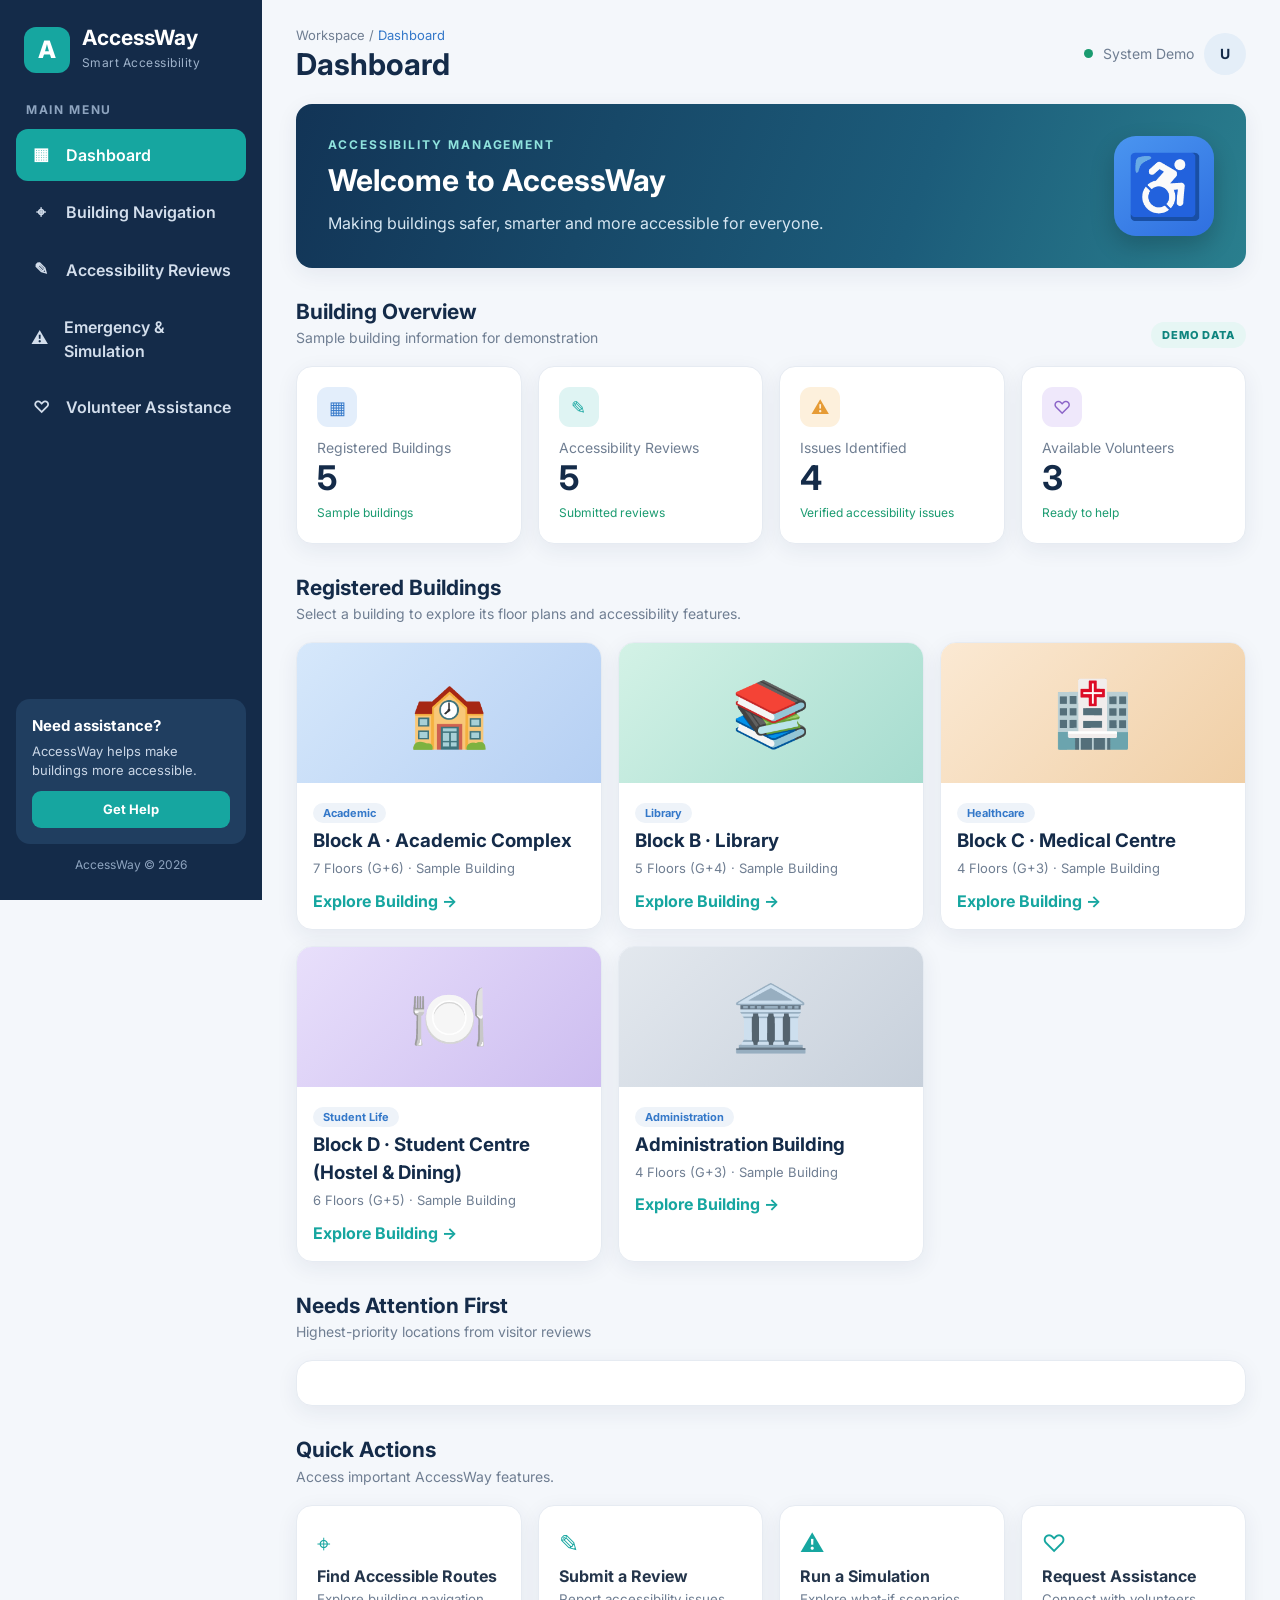
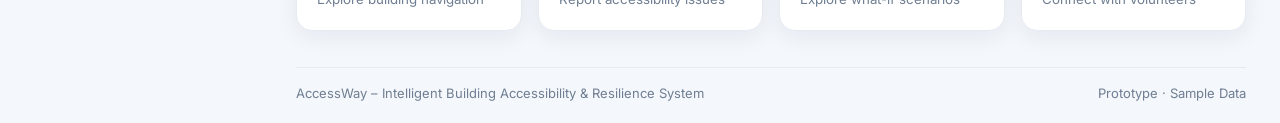
==== frontend/integrated.html @ eeeaacd6 "Create integrated.html" ====
<!DOCTYPE html>
<html lang="en">
<head>
    <meta charset="UTF-8">
    <meta name="viewport" content="width=device-width, initial-scale=1, viewport-fit=cover">
    <title>AccessWay | Intelligent Accessibility System</title>
    <style>
/* =====================================
   ACCESSWAY – MAIN DESIGN
===================================== */
@import url('https://fonts.googleapis.com/css2?family=Inter:wght@400;500;600;700;800&display=swap');

:root {
    --navy: #142b49; --navy-light: #203e60; --blue: #3478c9; --teal: #16a6a0;
    --background: #f4f7fb; --white: #fff; --text: #24354b; --muted: #6f7e92;
    --border: #e6ebf2; --success: #1a9b70; --warning: #e69b35; --danger: #d9534f;
    --shadow: 0 6px 22px rgba(24, 48, 78, .07);
}
* { margin: 0; padding: 0; box-sizing: border-box; }
body { font-family: 'Inter', Arial, sans-serif; background: var(--background); color: var(--text); min-height: 100vh; line-height: 1.5; }
button, input, select, textarea { font: inherit; color: inherit; }
button { cursor: pointer; }
.hidden { display: none !important; }
.app-container { display: flex; min-height: 100vh; }

/* ---------- sidebar ---------- */
.sidebar { width: 262px; background: var(--navy); color: #fff; padding: 26px 16px; display: flex; flex-direction: column; flex-shrink: 0; position: sticky; top: 0; height: 100vh; }
.brand { display: flex; align-items: center; gap: 12px; padding: 0 8px 28px; }
.brand-icon { width: 46px; height: 46px; border-radius: 12px; background: var(--teal); display: grid; place-items: center; font-weight: 800; font-size: 24px; }
.brand h2 { font-size: 21px; line-height: 1.1; } .brand span { font-size: 12px; color: #9fb3cb; letter-spacing: .04em; }
.sidebar-heading { font-size: 12px; letter-spacing: .14em; color: #8ea4bf; font-weight: 700; padding: 0 10px 10px; }
.navigation { display: flex; flex-direction: column; gap: 6px; }
.nav-link { display: flex; align-items: center; gap: 14px; padding: 13px 14px; border: 0; background: none; color: #d3deec; border-radius: 12px; font-weight: 600; text-align: left; transition: .15s; }
.nav-link span { width: 22px; text-align: center; font-size: 17px; }
.nav-link:hover { background: var(--navy-light); } .nav-link.active { background: var(--teal); color: #fff; }
.sidebar-bottom { margin-top: auto; }
.help-card { background: var(--navy-light); border-radius: 14px; padding: 16px; font-size: 13px; color: #c9d6e6; }
.help-card h3 { color: #fff; font-size: 15px; margin-bottom: 4px; }
.help-button { margin-top: 10px; width: 100%; padding: 9px; border: 0; border-radius: 9px; background: var(--teal); color: #fff; font-weight: 700; }
.sidebar-footer { text-align: center; font-size: 12px; color: #8ea4bf; margin-top: 12px; }

/* ---------- main ---------- */
.main-content { flex: 1; min-width: 0; padding: 26px 34px 20px; }
.topbar { display: flex; justify-content: space-between; align-items: center; margin-bottom: 22px; gap: 12px; }
.breadcrumb { font-size: 13px; color: var(--muted); } .breadcrumb span { color: var(--blue); }
.topbar h1 { font-size: 30px; color: var(--navy); line-height: 1.2; }
.topbar-right { display: flex; align-items: center; gap: 10px; font-size: 14px; color: var(--muted); }
.status-indicator { width: 9px; height: 9px; border-radius: 50%; background: var(--success); }
.profile-avatar { width: 42px; height: 42px; border-radius: 50%; background: #e4eef8; display: grid; place-items: center; font-weight: 700; color: var(--navy); }
.page { display: none; } .page.active { display: block; animation: fade .3s; }
@keyframes fade { from { opacity: 0; transform: translateY(8px); } }
.page > * + * { margin-top: 18px; }

/* ---------- cards ---------- */
.content-card, .stat-card, .building-card, .intro-card, .welcome-section { background: var(--white); border: 1px solid var(--border); border-radius: 16px; box-shadow: var(--shadow); }
.content-card { padding: 22px; }
.content-card h3, .intro-card h2 { color: var(--navy); }
.content-card > h3 { margin-bottom: 12px; font-size: 18px; }
.welcome-section { display: flex; justify-content: space-between; align-items: center; gap: 20px; padding: 32px; background: linear-gradient(110deg, #123456, #1c5c7a 65%, #2a7f8e); color: #fff; border: 0; }
.welcome-section h2 { font-size: 30px; margin: 4px 0 8px; } .welcome-section p { max-width: 620px; color: #d6e6f2; }
.eyebrow { font-size: 12px; letter-spacing: .16em; font-weight: 700; color: #8fe3dd !important; }
.welcome-symbol { width: 100px; height: 100px; border-radius: 22px; background: linear-gradient(145deg,#4a95f0,#2f6fe0); display: grid; place-items: center; font-size: 62px; color: #fff; box-shadow: 0 10px 24px rgba(0,0,0,.2); flex-shrink: 0; }
.section-heading { display: flex; justify-content: space-between; align-items: end; margin-top: 28px !important; }
.section-heading h2 { font-size: 21px; color: var(--navy); } .section-heading p { color: var(--muted); font-size: 14px; }
.demo-label, .campus-demo-tag { font-size: 11px; font-weight: 800; letter-spacing: .08em; padding: 5px 11px; border-radius: 99px; background: #e6f6f4; color: #0f857f; }
.stats-grid { display: grid; grid-template-columns: repeat(auto-fit, minmax(190px, 1fr)); gap: 16px; }
.stat-card { padding: 20px; } .stat-card p { color: var(--muted); font-size: 14px; } .stat-card h2 { font-size: 34px; color: var(--navy); line-height: 1.2; } .stat-card > span { font-size: 12px; color: var(--success); }
.stat-icon { width: 40px; height: 40px; border-radius: 11px; display: grid; place-items: center; font-size: 18px; margin-bottom: 10px; }
.stat-icon.blue { background: #e3eefb; color: var(--blue); } .stat-icon.teal { background: #dff4f3; color: var(--teal); } .stat-icon.orange { background: #fdf0dc; color: var(--warning); } .stat-icon.purple { background: #efe8fb; color: #8a63c7; } .stat-icon.green { background: #def5ea; color: var(--success); }
.building-grid { display: grid; grid-template-columns: repeat(auto-fit, minmax(240px, 1fr)); gap: 16px; }
.building-card { overflow: hidden; }
.building-visual { height: 140px; display: grid; place-items: center; font-size: 64px; }
.building-info { padding: 16px; } .building-info h3 { color: var(--navy); margin: 4px 0; } .building-info p { font-size: 13px; color: var(--muted); }
.building-tag { font-size: 11px; font-weight: 700; padding: 3px 10px; border-radius: 99px; background: #eef3f9; color: var(--blue); }
.text-button { margin-top: 10px; background: none; border: 0; color: var(--teal); font-weight: 700; padding: 0; }
.quick-actions { display: grid; grid-template-columns: repeat(auto-fit, minmax(220px, 1fr)); gap: 16px; }
.action-card { display: flex; flex-direction: column; align-items: flex-start; gap: 2px; text-align: left; padding: 20px; background: #fff; border: 1px solid var(--border); border-radius: 16px; box-shadow: var(--shadow); transition: .15s; }
.action-card:hover { transform: translateY(-3px); border-color: var(--teal); }
.action-card span { font-size: 24px; color: var(--teal); } .action-card small { color: var(--muted); }
.intro-card { display: flex; align-items: center; gap: 18px; padding: 24px; background: linear-gradient(120deg, #e8f4f6, #edf2fb); }
.large-icon { width: 58px; height: 58px; border-radius: 15px; background: #fff; display: grid; place-items: center; font-size: 26px; color: var(--teal); box-shadow: var(--shadow); flex-shrink: 0; }
.intro-card p { color: var(--muted); }

/* ---------- forms ---------- */
label { display: block; font-size: 13px; font-weight: 600; margin: 14px 0 5px; }
select, input[type=text], input[type=number], input:not([type]), textarea { width: 100%; padding: 11px 13px; border: 1px solid #d3dce7; border-radius: 10px; background: #fbfcfe; }
select:focus, input:focus, textarea:focus { outline: 2px solid rgba(22, 166, 160, .35); border-color: var(--teal); }
.form-row { display: grid; gap: 14px; } .form-row.three { grid-template-columns: repeat(auto-fit, minmax(220px, 1fr)); } .form-row.two { grid-template-columns: 1fr 1fr; }
.form-row label { margin-top: 0; }
.check { display: flex; align-items: center; gap: 8px; } .check input { width: auto; }
.primary-button, .secondary-button, .danger-button { border: 0; border-radius: 10px; padding: 12px 20px; font-weight: 700; margin-top: 16px; transition: .15s; }
.primary-button { background: var(--teal); color: #fff; width: 100%; } .primary-button.inline { width: auto; }
.secondary-button { background: #e8eef5; color: var(--navy); margin-right: 8px; }
.danger-button { background: var(--danger); color: #fff; width: 100%; }
.primary-button:hover, .danger-button:hover { filter: brightness(.93); } .secondary-button:hover { background: #dbe5f0; }
.button-row { display: flex; gap: 8px; flex-wrap: wrap; align-items: center; } .button-row .primary-button { margin-right: 0; }
.mini-button { margin: 8px 6px 0 0; padding: 4px 11px; border: 0; border-radius: 8px; background: #e8eef5; color: var(--navy); font-size: 12px; font-weight: 700; }
.mini-button.ghost { background: #fbe9e8; color: #a33; }
.two-column { display: grid; grid-template-columns: repeat(auto-fit, minmax(380px, 1fr)); gap: 18px; }
.sub { margin: 20px 0 6px; color: var(--navy); }
.small-note, .muted-note { font-size: 12.5px; color: var(--muted); }
.result-area { margin-top: 14px; }

/* ---------- navigation layout + map ---------- */
.nav-layout { display: grid; grid-template-columns: 360px minmax(0, 1fr); gap: 18px; align-items: start; }
.route-empty { padding: 18px; border: 1px dashed #cdd8e5; border-radius: 12px; color: var(--muted); font-size: 14px; }
.route-option { border: 2px solid var(--border); border-radius: 12px; padding: 12px 14px; margin-bottom: 10px; cursor: pointer; transition: .15s; }
.route-option:hover { border-color: #b8dedc; } .route-option.selected { border-color: var(--teal); background: #effaf9; }
.route-option p { font-size: 13px; color: var(--muted); margin-top: 3px; }
.route-steps { margin-top: 14px; padding-top: 12px; border-top: 1px solid var(--border); } .route-steps h4 { color: var(--navy); }
.route-steps ol, .compare-card ol, .plain-steps { padding-left: 20px; margin: 8px 0; font-size: 14px; } li { margin: 3px 0; }
.pill { display: inline-block; padding: 2px 9px; border-radius: 99px; font-size: 11.5px; font-weight: 700; background: #e8eef5; margin: 2px 2px 2px 0; }
.pill.ok { background: #d9f3e8; color: #0b6b42; } .pill.warn { background: #fdebd0; color: #8a4b00; } .pill.bad { background: #fadbd8; color: #922; } .pill.info { background: #dcebfb; color: #1f559a; }
.map-heading { display: flex; justify-content: space-between; align-items: start; margin-bottom: 8px; } .map-heading h2 { color: var(--navy); font-size: 22px; }
.campus-eyebrow { font-size: 11px; font-weight: 800; letter-spacing: .14em; color: var(--teal); }
.chip-row { display: flex; gap: 8px; flex-wrap: wrap; align-items: center; margin: 8px 0; } .chip-row.big { margin: 0; }
.chip { border: 1px solid #cfd9e5; background: #fff; border-radius: 99px; padding: 6px 14px; font-size: 13px; font-weight: 600; transition: .15s; }
.chip:hover { border-color: var(--teal); } .chip.on { background: var(--navy); color: #fff; border-color: var(--navy); } .chip.floor.on { background: var(--teal); border-color: var(--teal); }
.chip-gap { width: 10px; }
.map-scroll { overflow: auto; max-height: 680px; border: 1px solid var(--border); border-radius: 14px; background: #f4f7f3; }
.svg-map { display: block; min-width: 560px; height: auto; } .campus-block { cursor: pointer; transition: opacity .15s; } .campus-block:hover { opacity: .85; }
.legend { display: flex; flex-wrap: wrap; gap: 8px 18px; font-size: 12.5px; color: var(--muted); margin-top: 10px; }
.legend .dot { display: inline-block; width: 11px; height: 11px; border-radius: 50%; margin-right: 6px; vertical-align: -1px; }
.legend .dot.hatch { border-radius: 2px; background: repeating-linear-gradient(45deg, #b9c4d2 0 2px, #fff 2px 5px); }

/* ---------- lists & custom cards (enhanced layouts) ---------- */
.scroll-list { max-height: 460px; overflow: auto; margin-top: 10px; }
.priority-item-card { border: 1px solid var(--border); border-radius: 14px; padding: 18px; margin-top: 12px; background: #fff; display: flex; justify-content: space-between; align-items: flex-start; gap: 16px; box-shadow: 0 2px 8px rgba(0,0,0,.02); }
.priority-item-card .issue-info h4 { color: var(--navy); font-size: 16px; display: flex; align-items: center; gap: 8px; margin-bottom: 4px; }
.priority-item-card .issue-info p.location { color: var(--teal); font-size: 13.5px; font-weight: 600; margin-bottom: 6px; }
.priority-item-card .issue-info p.desc { color: var(--muted); font-size: 13.5px; }
.priority-item-card .issue-meta { text-align: right; display: flex; flex-direction: column; align-items: flex-end; gap: 6px; flex-shrink: 0; }
.priority-item-card .issue-meta .count { font-weight: 800; font-size: 15px; color: var(--navy); }
.priority-item-card .issue-meta .confirms { font-size: 12px; color: var(--muted); }

.sev-btn-group { display: grid; grid-template-columns: repeat(4, 1fr); gap: 8px; margin-top: 6px; }
.sev-btn { padding: 10px; border: 1px solid #d3dce7; border-radius: 10px; background: #fbfcfe; font-weight: 700; text-align: center; cursor: pointer; transition: .15s; font-size: 13px; }
.sev-btn.active.critical { background: #d9534f; color: #fff; border-color: #d9534f; }
.sev-btn.active.high { background: #e69b35; color: #fff; border-color: #e69b35; }
.sev-btn.active.medium { background: #3478c9; color: #fff; border-color: #3478c9; }
.sev-btn.active.low { background: #1a9b70; color: #fff; border-color: #1a9b70; }

.badge-critical { background: #fadbd8; color: #a1302a; padding: 3px 10px; border-radius: 99px; font-size: 11.5px; font-weight: 700; }
.badge-high { background: #fdebd0; color: #8a4b00; padding: 3px 10px; border-radius: 99px; font-size: 11.5px; font-weight: 700; }
.badge-medium { background: #e3eefb; color: #1f559a; padding: 3px 10px; border-radius: 99px; font-size: 11.5px; font-weight: 700; }
.badge-low { background: #d9f3e8; color: #0b6b42; padding: 3px 10px; border-radius: 99px; font-size: 11.5px; font-weight: 700; }

.volunteer-grid { display: grid; grid-template-columns: repeat(auto-fit, minmax(300px, 1fr)); gap: 16px; margin-top: 16px; }
.volunteer-card { border: 1px solid var(--border); border-radius: 16px; padding: 20px; background: #fff; box-shadow: 0 2px 10px rgba(0,0,0,.03); display: flex; flex-direction: column; justify-content: space-between; }
.volunteer-card .v-header { display: flex; justify-content: space-between; align-items: flex-start; margin-bottom: 12px; }
.volunteer-card h4 { color: var(--navy); font-size: 17px; margin-bottom: 2px; }
.volunteer-card p.role { font-size: 13px; color: var(--muted); }
.volunteer-card p.zone { font-size: 13px; color: var(--teal); font-weight: 600; margin: 6px 0 12px; }
.volunteer-tags { display: flex; flex-wrap: gap; gap: 6px; margin-bottom: 16px; }
.vtag { background: #f0f4f9; color: var(--navy); padding: 4px 10px; border-radius: 8px; font-size: 12px; font-weight: 600; }

.compare-grid { display: grid; grid-template-columns: repeat(auto-fit, minmax(300px, 1fr)); gap: 14px; margin-bottom: 14px; }
.compare-card { border: 1px solid var(--border); border-radius: 12px; padding: 14px; margin-top: 12px; background: #fbfcfe; } .compare-grid .compare-card { margin-top: 0; } .compare-card h4 { color: var(--navy); }
.delta { font-weight: 700; color: var(--navy); margin: 8px 0; }
.warning-banner { display: flex; gap: 14px; background: #fff6ea; border: 1px solid #f4d9b0; border-left: 5px solid var(--warning); padding: 16px 18px; border-radius: 12px; align-items: start; } .warning-banner > span { font-size: 24px; } .warning-banner p { font-size: 14px; color: #6f4a14; }
.warning-box, .info-box { border-radius: 10px; padding: 12px 14px; font-size: 14px; margin: 10px 0; } .warning-box { background: #fff6ea; border-left: 5px solid var(--warning); color: #6f4a14; } .info-box { background: #e9f8f1; border-left: 5px solid var(--success); color: #11583c; }
.exit-grid { display: grid; grid-template-columns: repeat(auto-fit, minmax(240px, 1fr)); gap: 14px; } .exit-card { background: #fff; border: 1px solid var(--border); border-radius: 14px; padding: 16px; font-size: 13.5px; } .exit-card h4 { color: var(--navy); margin-bottom: 6px; }
.main-footer { display: flex; justify-content: space-between; flex-wrap: wrap; gap: 8px; margin-top: 36px; padding-top: 16px; border-top: 1px solid var(--border); font-size: 13px; color: var(--muted); }
.toast { position: fixed; bottom: 22px; left: 50%; transform: translate(-50%, 20px); background: var(--navy); color: #fff; padding: 11px 20px; border-radius: 12px; opacity: 0; pointer-events: none; transition: .25s; z-index: 50; max-width: 90vw; }
.toast.show { opacity: 1; transform: translate(-50%, 0); } .toast.bad { background: var(--danger); }

/* ---------- responsive ---------- */
@media (max-width: 1100px) { .nav-layout { grid-template-columns: 1fr; } }
@media (max-width: 860px) {
    .app-container { flex-direction: column; }
    .sidebar { width: 100%; height: auto; position: static; padding: 14px; flex-direction: row; flex-wrap: wrap; align-items: center; gap: 10px; }
    .brand { padding: 0; } .sidebar-heading, .sidebar-bottom { display: none; }
    .navigation { flex-direction: row; overflow-x: auto; flex: 1; } .nav-link { white-space: nowrap; padding: 10px 12px; }
    .main-content { padding: 18px 14px; } .topbar h1 { font-size: 24px; }
    .welcome-symbol { display: none; } .two-column { grid-template-columns: 1fr; } .form-row.two { grid-template-columns: 1fr; }
}

/* ---------- navigation page (v3) ---------- */
.picker { display: grid; gap: 8px; }
.summary-tiles { display: grid; grid-template-columns: repeat(auto-fit, minmax(110px, 1fr)); gap: 10px; margin: 6px 0 14px; }
.tile { background: #f1f8f8; border: 1px solid #d7ecea; border-radius: 12px; padding: 12px; text-align: center; } .tile b { display: block; font-size: 22px; color: var(--navy); } .tile span { font-size: 12px; color: var(--muted); }
.route-title { font-weight: 700; color: var(--navy); margin-bottom: 8px; }
.dir-section { border-left: 3px solid var(--teal); padding: 2px 0 2px 14px; margin: 14px 0; } .dir-section h4 { color: var(--navy); display: flex; align-items: center; gap: 10px; margin-bottom: 4px; }
.dir-num { width: 24px; height: 24px; border-radius: 50%; background: var(--teal); color: #fff; font-size: 13px; display: inline-grid; place-items: center; }
.dir-section ol { padding-left: 22px; font-size: 14.5px; } .dir-section li { margin: 5px 0; }
.map-with-side { display: grid; grid-template-columns: minmax(0, 1fr) 250px; gap: 16px; align-items: start; }
.side-panel { border: 1px solid var(--border); border-radius: 14px; padding: 14px; background: #fbfcfe; font-size: 13px; } .side-panel h4 { color: var(--navy); margin-bottom: 8px; } .side-panel .sub { margin-top: 16px; }
.toggle { display: flex; justify-content: space-between; align-items: center; margin: 0; padding: 8px 0; font-weight: 600; font-size: 13px; border-bottom: 1px solid #eef2f6; } .toggle input { width: 38px; height: 20px; accent-color: var(--teal); }
.legend-list { list-style: none; } .legend-list li { display: flex; gap: 10px; align-items: center; margin: 9px 0; } .legend-list small { display: block; color: var(--muted); font-size: 11.5px; }
.ln { width: 34px; height: 4px; border-radius: 2px; flex-shrink: 0; } .ln.dash { background: repeating-linear-gradient(90deg, var(--c) 0 7px, transparent 7px 12px); } .sw { width: 34px; height: 16px; border-radius: 4px; border: 1px solid #cdd6e0; flex-shrink: 0; }
.chip-row.inline { display: inline-flex; margin: 0; }
.svg-map.campus { min-width: 600px; width: 100%; }
@media (max-width: 1150px) { .map-with-side { grid-template-columns: 1fr; } }

/* ---------- emergency + what-if (v4) ---------- */
.em-banner { display: flex; justify-content: space-between; align-items: center; gap: 12px; flex-wrap: wrap; background: #fdeceb; border: 1px solid #f3b9b4; border-left: 6px solid var(--danger); border-radius: 14px; padding: 14px 18px; } .em-banner p { font-size: 14px; color: #7a2a24; } .em-banner .secondary-button { margin: 0; }
.em-grid { display: grid; grid-template-columns: minmax(0, 1fr) minmax(0, 1.25fr); gap: 18px; margin-top: 16px; align-items: start; } .em-grid > div > .content-card + .content-card { margin-top: 18px; }
.quick-reports { display: grid; grid-template-columns: repeat(auto-fit, minmax(190px, 1fr)); gap: 8px; margin-top: 8px; }
.report-btn { text-align: left; padding: 12px 14px; border: 1px solid #f0c9c5; background: #fff7f6; color: #7a2a24; border-radius: 12px; font-weight: 600; font-size: 14px; transition: .15s; } .report-btn:hover { background: #fdeceb; border-color: var(--danger); }
.part { display: flex; justify-content: space-between; align-items: center; gap: 10px; padding: 9px 12px; border: 1px solid var(--border); border-radius: 10px; margin-top: 8px; background: #fff; font-size: 13.5px; } .part.is-closed { background: #fdeceb; border-color: #f3b9b4; } .part .mini-button { margin: 0 0 0 6px; } .part-btns { display: flex; flex-shrink: 0; }
details.content-card summary { cursor: pointer; } details.content-card[open] summary { margin-bottom: 8px; }
.dir-section li .mini-button { margin: 0 0 0 8px; padding: 2px 9px; }
@media (max-width: 1100px) { .em-grid { grid-template-columns: 1fr; } }

:root{padding-top:env(safe-area-inset-top,0px);padding-bottom:env(safe-area-inset-bottom,0px)}
</style>
</head>
<body>
<div class="app-container">

    <aside class="sidebar">
        <div class="brand"><div class="brand-icon">A</div><div><h2>AccessWay</h2><span>Smart Accessibility</span></div></div>
        <div class="sidebar-heading">MAIN MENU</div>
        <nav class="navigation">
            <button class="nav-link active" data-page="dashboard"><span>▦</span> Dashboard</button>
            <button class="nav-link" data-page="navigation"><span>⌖</span> Building Navigation</button>
            <button class="nav-link" data-page="reviews"><span>✎</span> Accessibility Reviews</button>
            <button class="nav-link" data-page="emergency"><span>⚠</span> Emergency &amp; Simulation</button>
            <button class="nav-link" data-page="volunteers"><span>♡</span> Volunteer Assistance</button>
        </nav>
        <div class="sidebar-bottom">
            <div class="help-card"><h3>Need assistance?</h3><p>AccessWay helps make buildings more accessible.</p><button class="help-button" data-page="volunteers">Get Help</button></div>
            <div class="sidebar-footer">AccessWay © 2026</div>
        </div>
    </aside>

    <main class="main-content">
        <header class="topbar">
            <div><p class="breadcrumb">Workspace / <span id="breadcrumb-page">Dashboard</span></p><h1 id="page-heading">Dashboard</h1></div>
            <div class="topbar-right"><span class="status-indicator"></span><span>System Demo</span><div class="profile-avatar">U</div></div>
        </header>

        <!-- DASHBOARD -->
        <section class="page active" id="dashboard">
            <div class="welcome-section">
                <div>
                    <p class="eyebrow">ACCESSIBILITY MANAGEMENT</p>
                    <h2>Welcome to AccessWay</h2>
                    <p>Making buildings safer, smarter and more accessible for everyone.</p>
                </div>
                <div class="welcome-symbol">♿</div>
            </div>
            <div class="section-heading"><div><h2>Building Overview</h2><p>Sample building information for demonstration</p></div><span class="demo-label">DEMO DATA</span></div>
            <div class="stats-grid">
                <div class="stat-card"><div class="stat-icon blue">▦</div><p>Registered Buildings</p><h2 id="building-count">5</h2><span>Sample buildings</span></div>
                <div class="stat-card"><div class="stat-icon teal">✎</div><p>Accessibility Reviews</p><h2 id="review-count">0</h2><span>Submitted reviews</span></div>
                <div class="stat-card"><div class="stat-icon orange">⚠</div><p>Issues Identified</p><h2 id="issue-count">0</h2><span>Verified accessibility issues</span></div>
                <div class="stat-card"><div class="stat-icon purple">♡</div><p>Available Volunteers</p><h2 id="volunteer-count">0</h2><span>Ready to help</span></div>
            </div>
            <div class="section-heading"><div><h2>Registered Buildings</h2><p>Select a building to explore its floor plans and accessibility features.</p></div></div>
            <div class="building-grid" id="building-grid"></div>
            <div class="section-heading"><div><h2>Needs Attention First</h2><p>Highest-priority locations from visitor reviews</p></div></div>
            <div class="content-card" id="dash-priorities"></div>
            <div class="section-heading"><div><h2>Quick Actions</h2><p>Access important AccessWay features.</p></div></div>
            <div class="quick-actions">
                <button class="action-card" data-page="navigation"><span>⌖</span><strong>Find Accessible Routes</strong><small>Explore building navigation</small></button>
                <button class="action-card" data-page="reviews"><span>✎</span><strong>Submit a Review</strong><small>Report accessibility issues</small></button>
                <button class="action-card" data-page="emergency"><span>⚠</span><strong>Run a Simulation</strong><small>Explore what-if scenarios</small></button>
                <button class="action-card" data-page="volunteers"><span>♡</span><strong>Request Assistance</strong><small>Connect with volunteers</small></button>
            </div>
        </section>

        <!-- BUILDING NAVIGATION -->
        <section class="page" id="navigation">
            <div class="intro-card"><span class="large-icon">⌖</span>
                <div><h2>Accessible Building Navigation</h2><p>Choose where you are, where you are going and your mobility needs. You get written directions, the campus route, and the floor plan of your destination.</p></div></div>

            <div class="content-card">
                <h3>1 · Find Your Route</h3>
                <form id="route-form">
                    <div class="form-row three">
                        <div><label>From (building, then room)</label><div class="picker" id="route-from"></div></div>
                        <div><label>To (building, then room)</label><div class="picker" id="route-to"></div></div>
                        <div><label for="route-profile">Mobility needs</label>
                            <select id="route-profile">
                                <option value="gen">General</option>
                                <option value="wheel">Wheelchair user (no stairs)</option>
                                <option value="crutch">Crutches (avoid stairs)</option>
                                <option value="limited">Limited mobility (avoid stairs)</option>
                                <option value="hand">Hand disability</option>
                            </select></div>
                    </div>
                    <div class="button-row"><button class="primary-button inline" type="submit">Find Accessible Route</button><button class="secondary-button" type="button" id="route-swap">⇄ Swap</button></div>
                </form>
            </div>

            <div class="content-card" id="directions-card"><h3>2 · Written Directions</h3><div id="directions"></div></div>

            <div class="content-card map-card" id="campus-card">
                <div class="map-heading"><div><span class="campus-eyebrow">CAMPUS NAVIGATION</span><h2>3 · Campus Map</h2><p class="small-note">Find accessible routes, view path conditions and plan your journey across campus. Click a block to open its floor plans.</p></div><span class="campus-demo-tag">SAMPLE CAMPUS</span></div>
                <div class="map-with-side">
                    <div class="map-scroll" id="campus-canvas"></div>
                    <div class="side-panel">
                        <h4>Path Conditions</h4>
                        <ul class="legend-list">
                            <li><i class="ln" style="background:#3fbfb6"></i><div><b>Paved path (accessible)</b><small>Smooth, wheelchair-friendly route</small></div></li>
                            <li><i class="ln dash" style="--c:#2f6fe0"></i><div><b>Ramp</b><small>Sloped access between levels</small></div></li>
                            <li><i class="ln dash" style="--c:#4aa84a"></i><div><b>Grass path</b><small>Walkable, not for wheelchairs</small></div></li>
                            <li><i class="ln dash" style="--c:#d9372b"></i><div><b>Damaged path</b><small>Broken or obstructed, closed</small></div></li>
                        </ul>
                        <label class="check"><input type="checkbox" data-show="ramps" checked> Show ramps</label>
                    </div>
                </div>
            </div>

            <div class="content-card map-card" id="indoor-card">
                <div class="map-heading"><div><span class="campus-eyebrow">BUILDING NAVIGATION</span><h2 id="indoor-title">Block A</h2><p class="small-note" id="indoor-sub"></p></div><span class="campus-demo-tag">4 · INDOOR MAP</span></div>
                <div class="chip-row" id="indoor-tabs"></div>
                <div class="chip-row"><span class="muted-note">Floor:</span><span id="indoor-floors" class="chip-row inline"></span><button class="chip" id="zoom-out">－</button><button class="chip" id="zoom-in">＋</button></div>
                <div class="map-with-side">
                    <div class="map-scroll" id="indoor-canvas"></div>
                    <div class="side-panel">
                        <h4>Map Options</h4>
                        <label class="toggle"><input type="checkbox" data-show="route" checked><span>Show accessible route</span></label>
                        <label class="toggle"><input type="checkbox" data-show="ramps" checked><span>Show ramps</span></label>
                        <label class="toggle"><input type="checkbox" data-show="lifts" checked><span>Show lifts</span></label>
                        <label class="toggle"><input type="checkbox" data-show="stairs" checked><span>Show stairs</span></label>
                        <label class="toggle"><input type="checkbox" data-show="wash" checked><span>Show washrooms</span></label>
                        <h4 class="sub">Path Legend</h4>
                        <ul class="legend-list">
                            <li><i class="ln" style="background:#0f9f94"></i><div><b>Accessible path</b><small>≥ 1.5 m wide</small></div></li>
                            <li><i class="ln dash" style="--c:#2f6fe0"></i><div><b>Ramp</b><small>≤ 1:12 slope</small></div></li>
                            <li><i class="ln dash" style="--c:#d9372b"></i><div><b>Restricted path</b><small>Closed in simulation</small></div></li>
                            <li><i class="sw" style="background:#fbf6e9"></i><div><b>Room / space</b></div></li>
                            <li><i class="sw" style="background:#edf1f5"></i><div><b>Corridor</b></div></li>
                            <li><i class="sw" style="background:#e4dbf8"></i><div><b>Lift</b></div></li>
                        </ul>
                    </div>
                </div>
                <div class="chip-row" id="indoor-legs"></div>
            </div>
        </section>

        <!-- REVIEWS (Updated to Modern Layout) -->
        <section class="page" id="reviews">
            <div class="intro-card"><span class="large-icon">✎</span><div><h2>Community Accessibility Reviews &amp; Severity Ranking</h2><p>Submit real-time barrier reports and track top campus issues ranked by severity.</p></div></div>
            
            <div class="content-card">
                <h3>Submit Accessibility Barrier Review</h3>
                <p class="small-note" style="margin-bottom:16px;">Reports immediately update severity rankings &amp; C++ routing weights</p>
                <form id="review-form">
                    <input id="review-id" type="hidden">
                    <div class="form-row two">
                        <div>
                            <label for="review-building">Campus Building / Zone</label>
                            <select id="review-building"></select>
                        </div>
                        <div>
                            <label for="review-location-text">Specific Floor / Door / Ramp</label>
                            <input id="review-location-text" type="text" placeholder="e.g., 2F West Lift or Ramp R2" required>
                            <!-- Hidden select for compatibility with backend logic -->
                            <select id="review-location" class="hidden"></select>
                        </div>
                    </div>
                    <div class="form-row two" style="margin-top:14px;">
                        <div>
                            <label for="review-category">Issue Category</label>
                            <select id="review-category">
                                <option value="Blocked Ramp">Blocked Ramp</option>
                                <option value="Missing Tactile Paving">Missing Tactile Paving</option>
                                <option value="Lift Outage">Lift Outage</option>
                                <option value="Narrow Corridor">Narrow Corridor</option>
                                <option value="Steep Slope">Steep Slope</option>
                                <option value="Broken Elevator">Broken Elevator</option>
                                <option value="Other accessibility concern">Other accessibility concern</option>
                            </select>
                        </div>
                        <div>
                            <label>Severity Level</label>
                            <div class="sev-btn-group" id="severity-buttons">
                                <div class="sev-btn critical" data-val="5">Critical</div>
                                <div class="sev-btn high" data-val="4">High</div>
                                <div class="sev-btn medium active" data-val="3">Medium</div>
                                <div class="sev-btn low" data-val="2">Low</div>
                            </div>
                            <input type="hidden" id="review-severity" value="3">
                        </div>
                    </div>
                    <div style="margin-top:14px;">
                        <label for="review-description">Barrier Description &amp; Mobility Impact</label>
                        <textarea id="review-description" rows="3" placeholder="Describe how this affects wheelchair users, visually impaired students, or step-free access..." required></textarea>
                    </div>
                    <button class="primary-button" type="submit" style="margin-top:18px;">Submit Barrier Report</button>
                </form>
            </div>

            <div class="content-card">
                <div style="display:flex; justify-content:space-between; align-items:center; margin-bottom:14px;">
                    <div>
                        <h3 style="margin-bottom:2px;">Top Issues by Severity (Live Ranking)</h3>
                        <p class="small-note">Sorted automatically by Criticality, Report Frequency &amp; Confirmations</p>
                    </div>
                    <span id="tracked-clusters-badge" class="badge-medium" style="background:#142b49; color:#fff; padding:6px 14px; border-radius:99px;">5 Tracked Clusters</span>
                </div>
                <div id="priority-list" class="scroll-list"></div>
            </div>
        </section>

        <!-- EMERGENCY + WHAT-IF -->
        <section class="page" id="emergency">
            <div class="warning-banner"><span>⚠</span><div><strong>Demonstration only</strong><p>This prototype does not provide certified emergency instructions. Follow official building procedures and trained personnel. Lifts are never treated as evacuation routes.</p></div></div>
            <div class="chip-row big"><button class="chip on" data-emtab="em-live">🚨 Emergency Mode (live)</button><button class="chip" data-emtab="em-sim">What-If Simulation (planning)</button></div>

            <div class="em-panel" id="em-live">
                <div class="content-card" id="em-start-card">
                    <h3>Start an emergency</h3>
                    <p class="small-note">Tell us what is happening and where you are. While you move, report what you see (a gate is closed, a staircase is closed, a corridor is crowded) and your route changes from where you stand.</p>
                    <div class="form-row three">
                        <div><label for="em-type">What is happening?</label>
                            <select id="em-type"><option>Fire alarm</option><option>Smoke in the building</option><option>Earthquake</option><option>Gas leak</option><option>Security threat nearby</option><option>Other evacuation</option></select></div>
                        <div><label>Where are you now?</label><div class="picker" id="em-loc"></div></div>
                        <div><label for="em-profile">Mobility needs</label>
                            <select id="em-profile"><option value="gen">General</option><option value="wheel">Wheelchair user</option><option value="crutch">Crutches</option><option value="limited">Limited mobility</option><option value="hand">Hand disability</option></select></div>
                    </div>
                    <button class="danger-button inline" id="em-start" type="button">Start emergency guidance</button>
                </div>

                <div id="em-live-box" class="hidden">
                    <div class="em-banner" id="em-banner"></div>
                    <div class="em-grid">
                        <div>
                            <div class="content-card"><h3>What to do now</h3><div id="em-guidance"></div></div>
                            <div class="content-card"><h3>Report a problem</h3>
                                <p class="small-note">Tap what you see ahead of you. The route is recalculated from your position.</p>
                                <div class="quick-reports">
                                    <button class="report-btn" data-emquick="exit">🚪 Gate / exit is closed</button>
                                    <button class="report-btn" data-emquick="stair">🪜 Staircase is closed</button>
                                    <button class="report-btn" data-emquick="crowd">👥 Corridor is crowded</button>
                                    <button class="report-btn" data-emquick="blocked">🔥 Corridor blocked / smoke</button>
                                    <button class="report-btn" data-emquick="refuge">♿ Refuge area not usable</button>
                                </div>
                                <h4 class="sub">Or choose exactly what is wrong along your route</h4><div id="em-along"></div>
                                <h4 class="sub">Reports so far</h4><div id="em-log"></div>
                            </div>
                        </div>
                        <div class="content-card"><h3>Your route</h3><div class="chip-row" id="em-views"></div><div class="map-scroll" id="em-map"></div>
                            <p class="small-note">Red = closed or blocked · orange 👥 = crowded · teal = your route · red pin = where you are heading.</p></div>
                    </div>
                </div>

                <div class="two-column">
                    <div class="content-card"><h3>Request Help (Demo SOS)</h3>
                        <div class="warning-box"><strong>DEMO ONLY.</strong> Saved in your browser. No emergency service or staff member is contacted. In a real emergency call your local emergency number (112 in India).</div>
                        <form id="sos-form"><label>Your location</label><div class="picker" id="sos-loc"></div><label for="sos-text">Message</label><textarea id="sos-text" rows="3"></textarea><button class="danger-button" type="submit">Record demo SOS</button></form>
                        <div id="sos-list"></div></div>
                    <div class="content-card"><h3>Exits &amp; Refuge Areas</h3><p class="small-note">Sample data. Replace with each building's approved emergency plan.</p><div class="exit-grid" id="exit-cards"></div></div>
                </div>
            </div>

            <div class="em-panel hidden" id="em-sim">
                <div class="content-card"><h3>1 · Plan a route</h3>
                    <p class="small-note">This is for planning only. Pick where you are going, then see what happens if part of the route is closed. (Live problems during an emergency go in Emergency Mode.)</p>
                    <div class="form-row three">
                        <div><label>From</label><div class="picker" id="wi-from"></div></div>
                        <div><label>To</label><div class="picker" id="wi-to"></div></div>
                        <div><label for="wi-profile">Mobility needs</label>
                            <select id="wi-profile"><option value="gen">General</option><option value="wheel" selected>Wheelchair user</option><option value="crutch">Crutches</option><option value="limited">Limited mobility</option></select></div>
                    </div>
                    <button class="primary-button inline" id="wi-compare" type="button">Show my route</button>
                </div>
                <div class="content-card hidden" id="wi-route-card"><h3>2 · What if part of this route is closed?</h3>
                    <p class="small-note">These are the parts of your route. Press one to close it and see the other way.</p><div id="wi-parts"></div></div>
                <div id="simulation-result"></div>
                <div class="content-card"><h3>Active closures</h3><div id="active-changes"></div><button class="secondary-button" id="reset-simulation">Reset scenario</button></div>
                <details class="content-card"><summary><b>Advanced:</b> close something that is not on my route</summary>
                    <form id="simulation-form">
                        <label for="scenario-type">Scenario</label>
                        <select id="scenario-type"><option value="block">Blocked corridor</option><option value="elevator">Lift unavailable</option><option value="close">Facility temporarily unavailable</option><option value="restore">Connection restored</option></select>
                        <div id="scenario-block-wrap"><label for="scenario-block">Building</label><select id="scenario-block"></select></div>
                        <div id="scenario-floor-wrap"><label for="scenario-floor">Floor</label><select id="scenario-floor"></select></div>
                        <label for="scenario-target">Which connection / facility</label><select id="scenario-target"></select>
                        <button class="primary-button" type="submit">Apply</button>
                    </form></details>
            </div>
        </section>

        <!-- VOLUNTEERS (Updated to Modern Layout) -->
        <section class="page" id="volunteers">
            <div class="intro-card"><span class="large-icon">♡</span><div><h2>Peer Volunteer &amp; Mobility Escort Assistance</h2><p>Connect with trained campus accessibility ambassadors for on-demand navigation support.</p></div></div>
            
            <div class="content-card">
                <h3>On-Demand Peer Volunteer &amp; Escort Dispatch</h3>
                <p class="small-note" style="margin-bottom:14px;">Request a trained campus mobility ambassador to meet you at any gate, parking bay, or classroom.</p>
                <form id="help-form">
                    <input id="help-name" type="hidden" value="Student Visitor">
                    <div class="form-row two">
                        <div>
                            <label for="help-loc-select">Your Meeting Point</label>
                            <select id="help-loc-select">
                                <option value="og">Main Gate &amp; Security Plaza</option>
                                <option value="opk">Accessible Parking Bay P1</option>
                                <option value="A0:main">Block A Main Entrance</option>
                                <option value="B0:main">Block B Library Entrance</option>
                            </select>
                            <div class="hidden"><div class="picker" id="help-loc"></div></div>
                        </div>
                        <div>
                            <label for="help-type">Assistance Needed</label>
                            <select id="help-type">
                                <option>Wheelchair Push / Companion</option>
                                <option>Tactile &amp; Visual Navigation</option>
                                <option>Heavy Door / Luggage Assist</option>
                                <option>Classroom Guidance Escort</option>
                                <option>General Accessibility Support</option>
                            </select>
                        </div>
                    </div>
                    <div style="margin-top:14px;">
                        <label for="help-description">Additional Meeting Notes (Optional)</label>
                        <textarea id="help-description" rows="2" placeholder="e.g., Meeting near security desk, wearing blue jacket..."></textarea>
                    </div>
                    <button class="primary-button" type="submit" style="margin-top:16px; background: #0f9f94;">Request Nearest Volunteer</button>
                </form>
                <div id="help-result" class="result-area"></div>
            </div>

            <div class="section-heading" style="margin-top:24px;">
                <div><h2>Active Campus Volunteers &amp; Ambassadors</h2><p>Directly dispatch or view currently on-duty mobility escorts</p></div>
            </div>
            
            <div class="volunteer-grid" id="volunteer-list"></div>

            <div class="content-card" style="margin-top:24px;">
                <h3>Assistance Request Queue</h3>
                <label for="acting-as">Acting as volunteer</label><select id="acting-as"></select>
                <div id="request-list"></div>
            </div>
        </section>

        <footer class="main-footer"><p>AccessWay – Intelligent Building Accessibility &amp; Resilience System</p><span>Prototype · Sample Data</span></footer>
    </main>
</div>
<div class="toast" id="toast" role="status" aria-live="polite"></div>
<script>
/* =========================================================
   ACCESSWAY – CAMPUS DATA + CAMPUS MAP
========================================================= */
const SCALE = 0.06;                 
const OUT_K = 0.5 / SCALE;          
const FLOOR_NAMES = ["Ground Floor", "First Floor", "Second Floor", "Third Floor", "Fourth Floor", "Fifth Floor", "Sixth Floor"];
const FLOOR_SHORT = ["GF", "1F", "2F", "3F", "4F", "5F", "6F"];

const P = (top, topR, left, right, cp, cn, mid) => ({ top, topR, left, right, cp, cn, mid });
const rep = (n, t) => Array(n).fill(t);

const BLOCKS = [
  { id: "A", name: "Block A", type: "Academic Complex", tag: "Academic", icon: "🏫", floors: 7,
    rect: [70, 70, 240, 120], fill: "#dcecff", stroke: "#6193c5", main: [190, 210], side: [325, 130], sideDir: "es",
    plans: [
      P(["CS Lab:2", "Classroom:2", "Classroom:2", "Seminar Room:2"], ["Faculty Offices:1"], ["Engineering Lab:1", "Science Lab:1", "Computer Lab:1"], ["Department Office:1", "Meeting Room:1", "Academic Office:1"], "theatres", ["Lecture Theatre 1", "Auditorium", "Lecture Theatre 2"], ["Reception / Lobby*:1"]),
      P(["Classroom:2", "Classroom:2", "Classroom:2", "Tutorial Room:1.4", "Classroom:2"], ["Faculty Room:1", "Pantry:.8"], ["Physics Lab:2", "Physics Prep Room:1"], ["Department Office:1", "Staff Common Room:1", "Notice Hall:1"], "grid6", rep(6, "Classroom"), ["Notice Board Hall:1", "Lobby*:1.6"]),
      P(["Chemistry Lab:3", "Chemistry Store:1", "Instrument Room:1.5"], ["Lab Faculty Room:1"], ["Electronics Lab:2", "Electronics Store:1"], ["Technician Room:1", "Safety Office:1"], "hallside", ["Computer Lab (Large)", "Server Room", "Network Lab"], ["Lobby*:1.5", "Lab Reception:1"]),
      P(["Seminar Room 1:2", "Seminar Room 2:2", "Seminar Room 3:2", "Conference Room:2.5"], ["Faculty Offices:1", "Faculty Offices:1"], ["Large Lecture Hall:2", "Lecture Hall:1"], ["Tutorial Room:1", "Tutorial Room:1", "Tutorial Room:1"], "wide3", ["Lecture Hall 1", "Lecture Hall 2", "Lecture Hall 3"], ["Lobby*:1"]),
      P(rep(5, "Faculty Office:1.5"), ["HOD Office:1"], ["Departmental Library:1.4", "Reading Room:1", "Photocopy Room:.7"], ["Research Scholar Room:1.6", "Pantry:.8"], "grid8", rep(8, "Faculty Cabin"), ["Lobby*:1", "Store:.8"]),
      P(["Project Lab:2", "Project Lab:2", "Research Lab:3"], ["Meeting Room:1"], ["AI Lab:1.5", "Data Science Lab:1.5"], ["Robotics Lab:1.5", "IoT Lab:1.5"], "atrium", ["Seminar Hall", "~", "Conference Hall"], ["Lobby*:1"]),
      P(["Research Lab:3", "Research Lab:3", "Doctoral Cabin:1.5"], ["Faculty Offices:1"], ["Thesis Room:1"], ["Seminar Room:1", "Meeting Room:1"], "theatres", ["Seminar Hall", "Conference Hall", "Seminar Hall"], ["Lobby*:1"])
    ] },
  { id: "B", name: "Block B", type: "Library", tag: "Library", icon: "📚", floors: 5,
    rect: [520, 60, 220, 110], fill: "#d9f3e8", stroke: "#60a98a", main: [630, 190], side: [505, 130], sideDir: "ws",
    plans: [
      P(["Group Study 1:2", "Group Study 2:2", "Discussion Room:2", "IT Resource Centre:2.5"], ["Help Desk:1"], ["Reference Section:1", "Catalogue Room:1", "Archives:1"], ["Digital Library:1.4", "Periodicals:1", "Print Centre:.8"], "stacks", ["Book Stacks", "Reading Hall", "Reading Hall", "Book Stacks"], ["Circulation Desk*:1"]),
      P(["Periodicals Room:3", "Journals:2", "Media Room:2"], ["Staff Room:1"], ["Reading Room:1.5", "Quiet Study:1.5"], ["Digital Library:1", "Research Room:1", "Scan Room:.7"], "hallside", ["Reading Hall", "Group Study", "Group Study"], ["Lobby*:1", "Help Point:.8"]),
      P(rep(4, "Group Study:1.5").concat(["Seminar Room:2"]), ["Printing:1"], ["Reference Section:1", "Reference Section:1"], ["Archive Room:1.5", "Rare Books Vault:1"], "grid6", rep(6, "Study Pod Room"), ["Lobby*:1"]),
      P(["Book Stacks A:3", "Book Stacks B:3", "Book Stacks C:2"], ["Stack Office:1"], ["Reading Room:1"], ["Quiet Study:1", "Quiet Study:1"], "atrium", ["Periodical Hall", "~", "Reading Hall"], ["Lobby*:1.4", "Librarian Office:1"]),
      P(["Research Commons:3", "Digital Lab:2", "Seminar Room:2"], ["Reference Room:1"], ["Thesis Room:1", "Special Collections:1"], ["Staff Library:1.4", "Training Room:1"], "theatres", ["Research Hall", "Rare Books Hall", "Research Hall"], ["Lobby*:1"])
    ] },
  { id: "C", name: "Block C", type: "Medical Centre", tag: "Healthcare", icon: "🏥", floors: 4,
    rect: [650, 230, 200, 100], fill: "#fce9d5", stroke: "#d49a55", main: [640, 290], side: [750, 350], sideDir: "es",
    plans: [
      P(["Consultation Room:2", "Consultation Room:2", "Consultation Room:2", "Nurse Station:1.5"], ["Records Office:1"], ["Pharmacy:1", "Laboratory:1", "Radiology:1"], ["First Aid / Emergency:1.4", "Treatment Room:1", "Observation Room:1"], "theatres", ["Waiting Area", "Reception & Registration", "Waiting Area"], ["Triage Lobby*:1"]),
      P(["Dental Clinic:2", "Eye Clinic:2", "ENT Clinic:2", "Counselling Room:1.5", "Consultation Room:2"], ["Records:1"], ["Physiotherapy:1.4", "Therapy Room:1"], ["Pathology Lab:1", "Medical Store:1", "Collection Room:.8"], "grid6", rep(6, "Consultation Room"), ["Waiting Lobby*:1.5", "Reception Desk:1"]),
      P(["Day Care Ward:3", "Recovery Ward:3", "Isolation Room:1.5"], ["Nurse Base:1"], ["Treatment Room:1", "Treatment Room:1", "Minor OT:1"], ["Dialysis:1.5", "Infusion Room:1.5"], "atrium", ["Ward A", "~", "Ward B"], ["Lobby*:1", "Pantry:.8"]),
      P(rep(4, "Ward:2"), ["Doctors Lounge:1"], ["ICU Observation:1.6", "Operation Theatre:1.6"], ["Admin Office:1", "Conference Room:1.4"], "hallside", ["Intensive Care Unit", "Nurses Station", "Sterile Store"], ["Lobby*:1"])
    ] },
  { id: "D", name: "Block D", type: "Student Centre (Hostel & Dining)", tag: "Student Life", icon: "🍽️", floors: 6,
    rect: [630, 380, 220, 110], fill: "#eee5fc", stroke: "#9a7cc7", main: [620, 435], side: [740, 505], sideDir: "es",
    plans: [
      P(["Cafeteria / Mess:3", "Coffee Bar:1.5", "Bakery:1.5", "Serving Counter:2"], ["Cashier:1"], ["Kitchen:1.6", "Store Room:1"], ["Vending Area:1", "Cold Store:1", "Staff Room:1"], "theatres", ["Dining Hall", "Common Lounge", "Dining Hall"], ["Lobby*:1"]),
      P(["Gym:3", "Games Room:2", "Club Room:1.5", "Club Room:1.5"], ["Student Union:1"], ["Recreation Room:1", "Music Room:1", "Dance Studio:1"], ["Notice Hall:1", "Print Shop:1", "Counselling Room:1"], "wide3", ["Multi-purpose Hall", "Indoor Sports Court", "Multi-purpose Hall"], ["Lobby*:1"]),
      P(rep(5, "Hostel Room:1.5"), ["Warden Office:1.2"], ["Study Room:1", "Common Room:1", "Laundry:.8"], rep(3, "Hostel Room:1"), "grid8", rep(8, "Hostel Room"), ["Lobby*:1", "Visitors Room:.8"]),
      P(rep(5, "Hostel Room:1.5"), ["Hostel Room:1.2"], rep(4, "Hostel Room:1"), ["Study Room:1", "Common Area:1.4"], "grid6", rep(6, "Hostel Room"), ["Lobby*:1", "Pantry:.8"]),
      P(rep(4, "Hostel Room:1.5").concat(["Common Room:2"]), ["Warden Office:1.2"], rep(3, "Hostel Room:1"), ["Study Room:1.4", "Laundry:1"], "atrium", ["Hostel Wing A", "~", "Hostel Wing B"], ["Lobby*:1"]),
      P(rep(5, "Hostel Room:1.5"), ["Hostel Room:1.2"], ["Terrace Lounge:2", "Hostel Room:1"], rep(3, "Hostel Room:1"), "grid8", rep(8, "Hostel Room"), ["Lobby*:1", "Terrace Access:.8"])
    ] },
  { id: "E", name: "Administration", type: "Administration Building", tag: "Administration", icon: "🏛️", floors: 4,
    rect: [250, 250, 160, 90], fill: "#e8ecf1", stroke: "#7a8a9e", main: [330, 365], side: [425, 290], sideDir: "es",
    plans: [
      P(["Student Services:2", "Admissions Office:2", "Accounts Office:2", "Examination Cell:2"], ["Cashier:1"], ["Registrar:1", "Records Room:1", "Help Desk:1"], ["Dean Office:1", "Meeting Room:1", "Mail Room:1"], "theatres", ["Waiting Lounge", "Front Office", "Waiting Lounge"], ["Reception*:1"]),
      P(["Dean Office:2", "HOD Office:2", "Accounts:2", "Audit Cell:2", "Staff Room:2"], ["Pantry:1"], ["HR Office:1.4", "Finance Office:1.4"], ["Conference Room:1.4", "Board Room:1.4"], "grid6", rep(6, "Open Office"), ["Lobby*:1"]),
      P(["Director Office:2.5", "Secretary:1.5", "Planning Cell:2"], ["Legal Cell:1"], ["Strategy Room:1", "Archive:1", "IT Office:1"], ["Board Room:1.6", "Meeting Room:1"], "hallside", ["Conference Hall", "Meeting Room", "Meeting Room"], ["Lobby*:1", "Pantry:.8"]),
      P(["Vice-Chancellor Office:3", "PA Office:1.5", "Waiting Room:1.5", "Protocol Office:2"], ["Pantry:1"], ["Library:1"], ["Board Room:1.4", "Senate Hall:1.4"], "atrium", ["Senate Room", "~", "Council Room"], ["Lobby*:1"])
    ] }
];

const OUTDOOR_NODES = [
  ["og", 450, 580, "Main Gate"], ["os1", 450, 505, "South Plaza"], ["os2", 450, 435, "Central Plaza"], ["os2b", 450, 365, null],
  ["os3", 450, 290, "Admin Junction"], ["os4", 450, 190, "North Junction"], ["os5", 450, 130, "North Plaza"],
  ["opk", 240, 505, "Accessible Parking"], ["ow1", 190, 435, "West Junction"], ["oe1", 640, 350, "East Junction"]
];
const OUTDOOR_EDGES = [
  ["og", "os1", "paved", "Main Gate to South Plaza"], ["os1", "os2", "paved", "South Plaza to Central Plaza"],
  ["os2", "os2b", "paved", "Central Plaza to Plaza North"], ["os2b", "os3", "paved", "Plaza North to Admin Junction"],
  ["os3", "os4", "paved", "Admin Junction to North Junction"], ["os4", "os5", "paved", "North Junction to North Plaza"],
  ["os1", "opk", "paved", "South Plaza to Accessible Parking"], ["os2", "ow1", "paved", "Central Plaza to West Junction"],
  ["ow1", "oAm", "ramp", "West Junction to Block A entrance (ramp)"], ["os2b", "oEm", "paved", "Plaza North to Administration entrance"],
  ["os3", "oEs", "paved", "Admin Junction to Administration side door"], ["os3", "oCm", "ramp", "Admin Junction to Block C entrance (ramp)"],
  ["oCm", "oe1", "paved", "Block C entrance to East Junction"], ["oe1", "oCs", "paved", "East Junction to Block C side door"],
  ["os2", "oDm", "paved", "Central Plaza to Block D entrance"], ["oe1", "oDm", "grass", "East Junction to Block D (grass shortcut)"],
  ["os1", "oDs", "paved", "South Plaza to Block D side door"], ["os5", "oBs", "paved", "North Plaza to Block B side door"],
  ["os4", "oBm", "damaged", "North Junction to Block B entrance (damaged)"], ["os5", "oAs", "damaged", "North Plaza to Block A side door (damaged)"]
];

const CAMPUS_COND = { paved: "#3fbfb6", ramp: "#2f6fe0", grass: "#4aa84a", damaged: "#d9372b" };
function drawCampus(legs, route) {
  const Q = MAPSETS || S, hot = new Set(legs.filter(l => l.v !== "C").map(l => l.v[0]));
  const roads = E.filter(e => e.t === "outdoor" && N.get(e.a).v === "C" && N.get(e.b).v === "C");
  const L = (e, col, w, extra = "") => { const A = N.get(e.a), B = N.get(e.b); return `<line x1="${A.x}" y1="${A.y}" x2="${B.x}" y2="${B.y}" stroke="${col}" stroke-width="${w}" stroke-linecap="round" ${extra}/>`; };
  let s = `<svg viewBox="0 0 900 620" class="svg-map campus" role="img" aria-label="University campus map">
    <rect width="900" height="620" rx="16" fill="#eef4ea"/><rect x="25" y="25" width="850" height="575" rx="22" fill="#f3f8ef" stroke="#d6e3d2" stroke-width="3"/>
    <rect x="480" y="215" width="120" height="55" rx="14" fill="#dcefd9"/><text x="540" y="247" text-anchor="middle" font-size="11" font-weight="700" letter-spacing="1" fill="#5e8a62">GARDEN</text>
    <rect x="480" y="440" width="120" height="50" rx="14" fill="#dcefd9"/><text x="540" y="470" text-anchor="middle" font-size="11" font-weight="700" letter-spacing="1" fill="#5e8a62">GREEN COURT</text>
    <rect x="40" y="470" width="200" height="90" rx="8" fill="#e6eaef" stroke="#c8d0d9"/>
    <g stroke="#fff" stroke-width="3">${[60, 85, 110, 135, 160, 185, 210].map(x => `<line x1="${x}" y1="482" x2="${x}" y2="548"/>`).join("")}</g>
    <rect x="95" y="498" width="90" height="26" rx="6" fill="#fff" stroke="#334"/><text x="140" y="516" text-anchor="middle" font-size="14" font-weight="800" fill="#142b49">P  Parking</text>`;
  [[60, 60], [850, 60], [60, 320], [860, 560], [330, 160], [770, 190], [350, 460], [560, 330]].forEach(([x, y]) => s += `<circle cx="${x}" cy="${y}" r="10" fill="#c3e3ba"/><circle cx="${x}" cy="${y}" r="4.5" fill="#a0cf95"/>`);
  roads.forEach(e => s += L(e, "#d9dfe6", 24));
  roads.forEach(e => s += L(e, "#ffffff", 20));
  roads.forEach(e => {
    const blocked = Q.blocked.has(e.key), eff = blocked ? "damaged" : (e.cond === "damaged" ? "paved" : e.cond);
    if (eff === "ramp" && S.show.ramps === false) { s += L(e, CAMPUS_COND.paved, 3.5); return; }
    s += L(e, CAMPUS_COND[eff], 3.5, eff === "paved" ? "" : 'stroke-dasharray="9 6"');
    if (blocked) { const A = N.get(e.a), B = N.get(e.b), mx = (A.x + B.x) / 2, my = (A.y + B.y) / 2; s += `<path d="M${mx} ${my - 11}L${mx + 11} ${my + 8}H${mx - 11}Z" fill="#fff" stroke="#d9372b" stroke-width="2.5"/><text x="${mx}" y="${my + 5}" text-anchor="middle" font-size="11" font-weight="800" fill="#d9372b">!</text>`; }
  });
  BLOCKS.forEach(b => {
    const [x, y, w, h] = b.rect, cx = x + w / 2, cy = y + h / 2, on = hot.has(b.id);
    [b.main, b.side].forEach(([ax, ay]) => { const px = Math.min(Math.max(ax, x), x + w), py = Math.min(Math.max(ay, y), y + h); s += `<line x1="${px}" y1="${py}" x2="${ax}" y2="${ay}" stroke="#7b8794" stroke-width="5" stroke-linecap="round"/>`; });
    const big = w > 150, nm = b.id === "E" ? "Administration<tspan x=\"" + cx + "\" dy=\"16\">Building</tspan>" : b.name + "<tspan x=\"" + cx + "\" dy=\"16\">" + b.type.replace(" (Hostel & Dining)", "").replace("Student Centre", "Student Centre") + "</tspan>";
    s += `<g data-b="${b.id}" class="campus-block"><title>${b.name} · ${b.type} – click to open the floor plans</title>
      <rect x="${x}" y="${y}" width="${w}" height="${h}" rx="12" fill="#fff" stroke="${on ? "#14b8a6" : "#334155"}" stroke-width="${on ? 5 : 2.5}"/>
      <rect x="${x + 5}" y="${y + 5}" width="${w - 10}" height="${h - 10}" rx="8" fill="${b.fill}" opacity=".75"/>
      <text x="${cx}" y="${cy - 2}" text-anchor="middle" font-size="${big ? 15 : 13}" font-weight="800" fill="#1f2d3d">${nm}</text>
      <text x="${cx}" y="${y + h - 12}" text-anchor="middle" font-size="10" fill="#5d6b7a">G+${b.floors - 1} · click to open</text></g>`;
    s += `<circle cx="${b.main[0]}" cy="${b.main[1]}" r="9" fill="#4b6a92" stroke="#fff" stroke-width="3"/><text x="${b.main[0]}" y="${b.main[1] + 3.5}" text-anchor="middle" font-size="9.5" font-weight="800" fill="#fff">${b.id}</text>
      <circle cx="${b.side[0]}" cy="${b.side[1]}" r="5.5" fill="#fff" stroke="#1a9b70" stroke-width="3"/>`;
  });
  OUTDOOR_NODES.forEach(([id, x, y, label]) => {
    if (id === "og") s += `<circle cx="${x}" cy="${y}" r="14" fill="#1aa876" stroke="#fff" stroke-width="3"/><text x="${x}" y="${y + 5}" text-anchor="middle" font-size="13" font-weight="800" fill="#fff">G</text><rect x="${x - 38}" y="${y + 16}" width="76" height="20" rx="5" fill="#142b49"/><text x="${x}" y="${y + 30}" text-anchor="middle" font-size="11" font-weight="800" fill="#fff">Main Gate</text>`;
    else if (id === "opk") s += `<circle cx="${x}" cy="${y}" r="11" fill="#2f6fe0" stroke="#fff" stroke-width="3"/><text x="${x}" y="${y + 4}" text-anchor="middle" font-size="11" font-weight="800" fill="#fff">P</text>`;
    else if (label) s += `<circle cx="${x}" cy="${y}" r="5" fill="#9aa8b6"/>`;
  });
  legs.filter(l => l.v === "C").forEach(l => {
    const pts = l.nodes.map(id => N.get(id).x + "," + N.get(id).y).join(" ");
    s += `<polyline points="${pts}" fill="none" stroke="#fff" stroke-width="12" stroke-linejoin="round" stroke-linecap="round"/><polyline points="${pts}" fill="none" stroke="#0f9f94" stroke-width="7" stroke-linejoin="round" stroke-linecap="round"/>`;
  });
  if (route) [route.path[0], route.path[route.path.length - 1]].forEach((id, k) => {
    const n = N.get(id), bl = n.v === "C" ? null : blockOf(n.b);
    const p = bl ? { x: bl.rect[0] + bl.rect[2] / 2, y: bl.rect[1] + bl.rect[3] - 28 } : n;
    s += `<circle cx="${p.x}" cy="${p.y}" r="9" fill="${k ? "#d62d20" : "#1e9e5a"}" stroke="#fff" stroke-width="3"/>`;
  });
  return s + "</svg>";
}
</script>
<script>
/* =========================================================
   ACCESSWAY – NAVIGATION GRAPH & ROUTING ENGINE
========================================================= */
const N = new Map(), E = [], ADJ = new Map();
const S = { blocked: new Set(), closed: new Set(), base: new Set(), opts: [], sel: 0,
            show: { route: true, ramps: true, lifts: true, stairs: true, wash: true } };
let IV = "A0";      
let Z = 100;        
let MAPSETS = null; 

const blockOf = id => BLOCKS.find(b => b.id === id);
function addNode(id, o) { N.set(id, { id, ...o }); ADJ.set(id, []); }
function addEdge(a, b, t, name, w, cond) {
  const A = N.get(a), B = N.get(b);
  w ??= Math.hypot(A.x - B.x, A.y - B.y) * (t === "outdoor" ? OUT_K : 1);
  const e = { a, b, t, name, w, cond, v: A.v, key: a < b ? a + "|" + b : b + "|" + a };
  E.push(e); ADJ.get(a).push(e); ADJ.get(b).push(e);
}

OUTDOOR_NODES.forEach(([id, x, y, label]) => addNode(id, { b: "-", f: 0, v: "C", x, y, label, type: label ? "place" : "node" }));
BLOCKS.forEach(b => ["m", "s"].forEach(k => addNode("o" + b.id + k, { b: "-", f: 0, v: "C", x: (k === "m" ? b.main : b.side)[0], y: (k === "m" ? b.main : b.side)[1], label: null, type: "node" })));

const parseItem = s => { const [n, w] = s.split(":"); return { name: n.replace("*", ""), wt: +w || 1, lobby: n.endsWith("*") }; };
const CENTRE = {
  theatres: [[210, 200, 130, 240, "b"], [340, 200, 220, 240, "b"], [560, 200, 130, 240, "b"]],
  wide3: [[210, 200, 160, 240, "b"], [370, 200, 160, 240, "b"], [530, 200, 160, 240, "b"]],
  stacks: [[210, 200, 100, 240, "b"], [310, 200, 140, 240, "b"], [450, 200, 140, 240, "b"], [590, 200, 100, 240, "b"]],
  grid6: [0, 1, 2].map(i => [210 + i * 160, 200, 160, 120, "t"]).concat([0, 1, 2].map(i => [210 + i * 160, 320, 160, 120, "b"])),
  grid8: [0, 1, 2, 3].map(i => [210 + i * 120, 200, 120, 120, "t"]).concat([0, 1, 2, 3].map(i => [210 + i * 120, 320, 120, 120, "b"])),
  hallside: [[210, 200, 300, 240, "b"], [510, 200, 180, 120, "t"], [510, 320, 180, 120, "b"]],
  atrium: [[210, 200, 130, 240, "b"], [340, 200, 220, 240, "void"], [560, 200, 130, 240, "b"]]
};
function buildFloor(b, f) {
  const v = b.id + f, pre = `${b.name} · ${FLOOR_NAMES[f]}: `, pl = b.plans[f];
  let n = 0; const code = () => `${b.id}-${String(f * 100 + (++n)).padStart(3, "0")}`;
  const cells = [];
  const cell = (key, label, type, x, y, w, h, door, corr, extra = {}) => cells.push({ key, id: `${v}:${key}`, label, type, x, y, w, h, door, corr, ...extra });
  const core = (key, label, type, x0, x1) => cell(key, label, type, x0, 50, x1 - x0, 110, { x: (x0 + x1) / 2, y: 160 }, { x: (x0 + x1) / 2, y: 180 });
  const band = (items, x0, x1, k0, y, h, doorY, corrY, keyPrefix, coded = true) => {
    const it = items.map(parseItem), tot = it.reduce((a, i) => a + i.wt, 0); let x = x0;
    it.forEach((i, k) => {
      const w = (x1 - x0) * i.wt / tot, cx = x + w / 2;
      cell(i.lobby ? "lobby" : keyPrefix + (k0 + k), i.name, i.lobby ? "lobby" : "room", x, y, w, h, { x: cx, y: doorY }, { x: cx, y: corrY }, i.lobby ? { code: null } : { code: coded ? code() : null });
      x += w;
    });
  };
  core("S1", "Staircase 1", "stair", 40, 120); core("E1", "Lift 1", "elev", 560, 613); core("E2", "Lift 2", "elev", 613, 666); core("S2", "Staircase 2", "stair", 780, 860);
  band(pl.top, 120, 560, 0, 50, 110, 160, 180, "t");
  band(pl.topR, 666, 780, pl.top.length, 50, 110, 160, 180, "t");
  [["left", 40, 170, 170, 190, "l"], ["right", 730, 860, 730, 710, "r"]].forEach(([side, x, x2, dx, cx, k]) => {
    const it = pl[side].map(parseItem), tot = it.reduce((a, i) => a + i.wt, 0); let y = 200;
    it.forEach((i, j) => { const h = 240 * i.wt / tot; cell(k + j, i.name, "room", x, y, x2 - x, h, { x: dx, y: y + h / 2 }, { x: cx, y: y + h / 2 }, { code: code() }); y += h; });
  });
  CENTRE[pl.cp].forEach(([x, y, w, h, side], i) => {
    const name = pl.cn[i];
    if (side === "void") { cell("c" + i, "Atrium (open to the floor below)", "void", x, y, w, h, null, null); return; }
    const cx = x + w / 2, big = h === 240 || w >= 300;
    cell("c" + i, name, big ? "hall" : "room", x, y, w, h, side === "t" ? { x: cx, y: y } : { x: cx, y: y + h }, { x: cx, y: side === "t" ? 180 : 460 }, { code: code() });
  });
  cell("S3", "Staircase 3", "stair", 40, 480, 86, 70, { x: 83, y: 480 }, { x: 83, y: 460 });
  cell("wL", "Accessible Washroom", "wash", 126, 480, 173, 70, { x: 212.5, y: 480 }, { x: 212.5, y: 460 });
  cell("wR", "Accessible Washroom", "wash", 601, 480, 173, 70, { x: 687.5, y: 480 }, { x: 687.5, y: 460 });
  cell("ref", "Refuge Area", "refuge", 774, 480, 86, 70, { x: 817, y: 480 }, { x: 817, y: 460 });
  band(pl.mid, 299, 601, 0, 480, 70, 480, 460, "m");

  const nt = c => ["wash", "lobby", "hall"].includes(c.type) ? "room" : c.type;
  const real = cells.filter(c => c.type !== "void");
  real.forEach(c => addNode(c.id, { b: b.id, f, v, x: c.door.x, y: c.door.y, label: c.label, code: c.code || undefined, type: nt(c) }));
  const near = new Map(), cn = (key, x, y, type = "node", label = null) => { const id = `${v}:${key}`; if (!N.has(id)) addNode(id, { b: b.id, f, v, x, y, label, type }); return id; };
  const lines = { T: [], B: [], L: [], R: [] };
  real.forEach(c => {
    const side = c.corr.y === 180 ? "T" : c.corr.y === 460 ? "B" : c.corr.x === 190 ? "L" : "R";
    const id = cn(`${side}${Math.round(c.corr.x)}_${Math.round(c.corr.y)}`, c.corr.x, c.corr.y);
    near.set(id, c.label); lines[side].push(id); addEdge(c.id, id, "walk", null, 20);
  });
  const entr = (key, x, y, label, type) => cn(key, x, y, f ? "node" : type, f ? null : label);
  const sideLabel = k => b.sideDir === k ? (k === "ws" ? "Service Entrance" : "East Entrance") : "Emergency Exit";
  const ws = entr("ws", 48, 180, sideLabel("ws"), b.sideDir === "ws" ? "entrance" : "exit"), es = entr("es", 852, 180, sideLabel("es"), b.sideDir === "es" ? "entrance" : "exit");
  const bw = cn("B48", 48, 460), be = cn("B852", 852, 460);
  const jt1 = cn("T190", 190, 180), jt2 = cn("T710", 710, 180), jb1 = cn("B190", 190, 460), jb2 = cn("B710", 710, 460);
  [[jt1, "west corridor"], [jb1, "west corridor"], [jt2, "east corridor"], [jb2, "east corridor"], [ws, "west end"], [es, "east end"], [bw, "west end"], [be, "east end"]].forEach(([id, l]) => near.set(id, l));
  lines.T.push(ws, es, jt1, jt2); lines.B.push(bw, be, jb1, jb2); lines.L.push(jt1, jb1); lines.R.push(jt2, jb2);
  const chain = (ids, key, name) => {
    const u = [...new Set(ids)].sort((p, q) => (N.get(p)[key] - N.get(q)[key]) || 0);
    for (let i = 0; i < u.length - 1; i++) addEdge(u[i], u[i + 1], "walk", `${pre}${name}: ${near.get(u[i]) || "junction"} ↔ ${near.get(u[i + 1]) || "junction"}`);
  };
  chain(lines.T, "x", "north corridor"); chain(lines.B, "x", "south corridor"); chain(lines.L, "y", "west corridor"); chain(lines.R, "y", "east corridor");
  if (!f) {
    const lob = cells.find(c => c.type === "lobby");
    addNode(v + ":main", { b: b.id, f, v, x: lob.door.x, y: 550, label: "Main Entrance", type: "entrance" });
    addEdge(v + ":main", lob.id, "walk", `${pre}Main Entrance to ${lob.label}`, 70);
    addEdge(v + ":main", "o" + b.id + "m", "outdoor", `${b.name} main entrance walkway`, 150, "ramp");
    addEdge(v + ":" + b.sideDir, "o" + b.id + "s", "outdoor", `${b.name} side entrance walkway`, 100, "ramp");
  }
  b.fl[f] = cells;
}
BLOCKS.forEach(b => {
  b.fl = [];
  for (let f = 0; f < b.floors; f++) buildFloor(b, f);
  ["E1", "E2", "S1", "S2", "S3"].forEach(t => { for (let f = 1; f < b.floors; f++) { const el = t[0] === "E"; addEdge(`${b.id}${f - 1}:${t}`, `${b.id}${f}:${t}`, el ? "elev" : "stair", `${el ? "Lift" : "Staircase"} ${t[1]} · ${FLOOR_NAMES[f - 1]} ↔ ${FLOOR_NAMES[f]} (${b.name})`, 60); } });
});
OUTDOOR_EDGES.forEach(([a, b, cond, n]) => addEdge(a, b, "outdoor", "Campus path: " + n, undefined, cond));
E.filter(e => e.cond === "damaged").forEach(e => { S.blocked.add(e.key); S.base.add(e.key); });

const viewLabel = v => v === "C" ? "Campus outdoors" : `${blockOf(v[0]).name} · ${FLOOR_NAMES[v[1]]}`;
const nodeText = n => n.code ? `${n.label} · ${n.code}` : n.label;
const lab = id => { const n = N.get(id); return n.b === "-" ? n.label : `${nodeText(n)} (${blockOf(n.b).name}, ${FLOOR_NAMES[n.f]})`; };

function locationOptions(filter, types, blockId) {
  types = types || ["room", "refuge", "entrance", "exit"];
  if (blockId === "-") return [...N.values()].filter(n => n.type === "place").map(n => `<option value="${n.id}">${n.label}</option>`).join("");
  let h = "";
  BLOCKS.forEach(b => {
    if (blockId && b.id !== blockId) return;
    for (let f = 0; f < b.floors; f++) {
      const ns = [...N.values()].filter(x => x.b === b.id && x.f === f && types.includes(x.type) && (!filter || filter(x)));
      if (ns.length) h += `<optgroup label="${b.name} – ${FLOOR_NAMES[f]}">${ns.map(x => `<option value="${x.id}">${escapeHTML(nodeText(x))}</option>`).join("")}</optgroup>`;
    }
  });
  return h;
}

class MinHeap {
  constructor() { this.a = []; }
  get size() { return this.a.length; }
  push(k, v) { const a = this.a; a.push([k, v]); let i = a.length - 1; while (i && a[(i - 1) >> 1][0] > a[i][0]) { [a[i], a[(i - 1) >> 1]] = [a[(i - 1) >> 1], a[i]]; i = (i - 1) >> 1; } }
  pop() { const a = this.a, t = a[0], l = a.pop(); if (a.length) { a[0] = l; let i = 0; for (;;) { let m = i, c = 2 * i + 1; if (c < a.length && a[c][0] < a[m][0]) m = c; c++; if (c < a.length && a[c][0] < a[m][0]) m = c; if (m === i) break; [a[i], a[m]] = [a[m], a[i]]; i = m; } } return t; }
}
function edgeCost(e, o) {
  const Q = o.sets || S;
  if (!o.free && (Q.blocked.has(e.key) || Q.closed.has(e.a) || Q.closed.has(e.b))) return null;
  if (e.t === "stair" && (o.p === "wheel" || o.m === "acc" || o.noStairs)) return null;
  if (e.t === "elev" && o.noElev) return null;
  if (e.cond === "grass" && (o.p === "wheel" || o.m === "acc")) return null;
  let w = e.w;
  if (e.t === "stair" && (o.p === "crutch" || o.p === "limited")) w *= 4;
  if (e.cond === "grass" && (o.p === "crutch" || o.p === "limited")) w *= 2.5;
  if (o.m === "simple") w += 250;
  if (!o.free && Q.crowd && Q.crowd.has(e.key)) w *= 6;
  return w;
}
function dijkstra(src, o, dst) {
  const dist = new Map([[src, 0]]), prev = new Map(), done = new Set(), Q = new MinHeap(); Q.push(0, src);
  while (Q.size) {
    const [c, u] = Q.pop(); if (done.has(u)) continue; done.add(u); if (u === dst) break;
    for (const e of ADJ.get(u)) {
      const v = e.a === u ? e.b : e.a, k = edgeCost(e, o); if (k == null) continue;
      if (c + k < (dist.get(v) ?? 1e18)) { dist.set(v, c + k); prev.set(v, [u, e]); Q.push(c + k, v); }
    }
  }
  return { dist, prev };
}
const SPEED = { gen: 1.3, hand: 1.2, wheel: 1.0, limited: .7, crutch: .6 };
function findRoute(a, b, o) {
  const { dist, prev } = dijkstra(a, o, b); if (!dist.has(b)) return null;
  const path = [b], es = []; let c = b;
  while (c !== a) { const [u, e] = prev.get(c); path.unshift(u); es.unshift(e); c = u; }
  let m = 0, turns = 0, secs = 0;
  es.forEach(e => { if (e.t === "walk" || e.t === "outdoor") m += e.w * SCALE; else secs += e.t === "elev" ? 25 : 30; });
  for (let i = 2; i < path.length; i++) {
    const p = N.get(path[i - 2]), q = N.get(path[i - 1]), r = N.get(path[i]); if (p.v !== q.v || q.v !== r.v) continue;
    let d = Math.abs(Math.atan2(q.y - p.y, q.x - p.x) - Math.atan2(r.y - q.y, r.x - q.x)); if (Math.min(d, 2 * Math.PI - d) > .5) turns++;
  }
  secs += m / (SPEED[o.p] || 1.3);
  return { path, es, m: Math.round(m), turns, conn: es.length, min: Math.max(1, Math.round(secs / 60)),
           stairs: es.filter(e => e.t === "stair").length, elev: es.filter(e => e.t === "elev").length, ramps: es.filter(e => e.cond === "ramp").length };
}
function legsOf(r) { const L = []; r.path.forEach((id, i) => { const n = N.get(id), l = L[L.length - 1]; if (l && l.v === n.v) { l.nodes.push(id); l.to = i; } else L.push({ v: n.v, nodes: [id], from: i, to: i }); }); return L; }

const card = d => d[0] > 0 ? "east" : d[0] < 0 ? "west" : d[1] < 0 ? "north" : "south";
function directionsOf(r) {
  const legs = legsOf(r), out = [], last = r.path.length - 1;
  legs.forEach((l, li) => {
    const sec = { title: l.v === "C" ? "Outdoors on campus" : `Inside ${blockOf(l.v[0]).name} · ${FLOOR_NAMES[l.v[1]]}`, v: l.v, items: [], ends: [] };
    const add = (t, id) => { sec.items.push(t); sec.ends.push(id || null); };
    const prevE = li ? r.es[l.from - 1] : null, nextE = l.to < last ? r.es[l.to] : null;
    const vert = e => e && (e.t === "elev" || e.t === "stair");
    if (l.nodes.length === 1 && vert(prevE) && vert(nextE)) return;      
    if (prevE && prevE.t === "outdoor" && l.v !== "C") add(`Enter ${blockOf(l.v[0]).name} through the ${N.get(r.path[l.from]).label} (ramp access).`, r.path[l.from]);
    if (prevE && (prevE.t === "elev" || prevE.t === "stair")) add(`You arrive on the ${FLOOR_NAMES[l.v[1]]}.`, r.path[l.from]);
    if (l.v === "C") {
      let acc = 0, conds = new Set(), from = N.get(r.path[l.from]);
      for (let i = l.from; i < l.to; i++) {
        const e = r.es[i], b = N.get(r.path[i + 1]); acc += e.w * SCALE; conds.add(e.cond);
        if (b.label || i === l.to - 1) {
          const dest = b.label || (nextE ? `the entrance of ${blockOf(N.get(r.path[l.to + 1]).b).name}` : "your destination");
          add(`Follow the ${conds.has("grass") ? "grass path" : "paved path"}${from.label ? " from " + from.label : ""} to ${dest} (${Math.round(acc)} m${conds.has("ramp") ? ", includes a ramp" : ""}).`, b.id);
          acc = 0; conds = new Set(); from = b;
        }
      }
    } else {
      const moves = [];
      for (let i = l.from; i < l.to; i++) {
        const a = N.get(r.path[i]), b = N.get(r.path[i + 1]), d = [Math.sign(b.x - a.x), Math.sign(b.y - a.y)], m = r.es[i].w * SCALE, lm = moves[moves.length - 1];
        if (lm && lm.d[0] === d[0] && lm.d[1] === d[1]) { lm.m += m; lm.to = b; } else moves.push({ d, m, to: b });
      }
      moves.forEach((mv, k) => {
        const p = moves[k - 1]; let verb = "Head " + card(mv.d);
        if (p) { const cr = p.d[0] * mv.d[1] - p.d[1] * mv.d[0]; verb = cr > 0 ? "Turn right" : cr < 0 ? "Turn left" : "Turn around"; }
        add(`${verb} and walk ${mv.m < 10 ? mv.m.toFixed(1) : Math.round(mv.m)} m${mv.to.label ? " to " + nodeText(mv.to) : ""}.`, mv.to.id);
      });
    }
    if (nextE && (nextE.t === "elev" || nextE.t === "stair")) {
      let j = l.to, dir; const tag = N.get(r.path[l.to]).label;
      while (j < last && r.es[j] && r.es[j].t === nextE.t) j++;
      const f0 = N.get(r.path[l.to]).f, f1 = N.get(r.path[j]).f; dir = f1 > f0 ? "up" : "down";
      add(`Take ${tag} ${dir} to the ${FLOOR_NAMES[f1]}${nextE.t === "stair" ? " (stairs)" : ""}.`, r.path[j]);
    }
    if (nextE && nextE.t === "outdoor" && l.v !== "C") add(`Leave ${blockOf(l.v[0]).name} through the ${N.get(r.path[l.to]).label}.`, r.path[l.to]);
    if (li === legs.length - 1) add(`You have arrived: ${lab(r.path[last])}.`, r.path[last]);
    out.push(sec);
  });
  return out.filter(s => s.items.length);
}

function wrapText(s, max) {
  if (s.length <= max || !s.includes(" ")) return [s];
  const mid = s.length / 2; let best = 0, bd = 99; [...s].forEach((c, i) => { if (c === " " && Math.abs(i - mid) < bd) { bd = Math.abs(i - mid); best = i; } });
  return [s.slice(0, best), s.slice(best + 1)];
}
function drawFloor(b, f, legs, route) {
  const v = b.id + f, cells = b.fl[f], sh = S.show;
  const Q = MAPSETS || S, crowd = Q.crowd || new Set();
  const hotIds = new Set(); E.forEach(e => { if (Q.blocked.has(e.key)) { hotIds.add(e.a); hotIds.add(e.b); } });
  let s = `<svg viewBox="0 0 1040 650" class="svg-map" style="width:${Z}%" role="img" aria-label="${b.name} ${FLOOR_NAMES[f]} floor plan">
   <defs><pattern id="hatch" width="7" height="7" patternUnits="userSpaceOnUse" patternTransform="rotate(45)"><rect width="7" height="7" fill="#f3f5f8"/><line x1="0" y1="0" x2="0" y2="7" stroke="#b7c2d0" stroke-width="2"/></pattern>
   <pattern id="seats" width="12" height="12" patternUnits="userSpaceOnUse"><rect width="12" height="12" fill="#f4efe0"/><rect x="2" y="2" width="8" height="7" rx="2" fill="#e2dbc6"/></pattern></defs>
   <rect width="1040" height="650" rx="14" fill="#f8fafc"/>
   <text x="30" y="34" font-size="20" font-weight="800" fill="#142b49">${FLOOR_NAMES[f].toUpperCase()}</text>
   <text x="1010" y="30" text-anchor="end" font-size="11" font-weight="700" fill="#5d6b7a">${b.name.toUpperCase()} · ${b.type.toUpperCase()}</text>
   <g transform="translate(70 0)">
   <rect x="40" y="50" width="820" height="500" fill="#fff" stroke="#142b49" stroke-width="5"/>
   <g fill="#edf1f5"><rect x="40" y="160" width="820" height="40"/><rect x="40" y="440" width="820" height="40"/><rect x="170" y="200" width="40" height="240"/><rect x="690" y="200" width="40" height="240"/></g>
   <g font-size="9" fill="#7b8794" font-weight="600"><text x="300" y="169">Corridor (2.4 m)</text><text x="300" y="449">Corridor (2.4 m)</text><text x="600" y="469">Corridor (2.4 m)</text></g>`;
  cells.forEach(c => {
    if (c.type === "void") {
      s += `<rect x="${c.x}" y="${c.y}" width="${c.w}" height="${c.h}" fill="url(#hatch)" stroke="#5b6b80" stroke-width="1.5" stroke-dasharray="6 4"/><text x="${c.x + c.w / 2}" y="${c.y + c.h / 2 - 4}" font-size="11" font-weight="700" text-anchor="middle" fill="#6b7a8d">Atrium</text><text x="${c.x + c.w / 2}" y="${c.y + c.h / 2 + 10}" font-size="9" text-anchor="middle" fill="#6b7a8d">open to floor below</text>`;
      return;
    }
    const hidden = (c.type === "elev" && !sh.lifts) || (c.type === "stair" && !sh.stairs) || (c.type === "wash" && !sh.wash);
    const fill = hidden ? "#fbf6e9" : { room: "#fbf6e9", hall: /Auditorium|Hall|Theatre|Stacks|Lounge|Ward|Court|Wing|Care/.test(c.label) ? "url(#seats)" : "#f4efe0", lobby: "#e8f4f1", wash: "#dcebf8", refuge: "#fde8c8", elev: "#e4dbf8", stair: "url(#hatch)" }[c.type];
    const hot = hotIds.has(c.id) || Q.closed.has(c.id), cx = c.x + c.w / 2, cy = c.y + c.h / 2;
    s += `<rect x="${c.x}" y="${c.y}" width="${c.w}" height="${c.h}" fill="${fill}" stroke="${hot ? "#d9372b" : "#5b6b80"}" stroke-width="${hot ? 3 : 1.5}"/>`;
    const dx = c.door.x, dy = c.door.y, hz = [160, 200, 440, 480].includes(c.door.y) && !(c.door.x === 170 || c.door.x === 730);
    s += hz ? `<line x1="${dx - 11}" y1="${dy}" x2="${dx + 11}" y2="${dy}" stroke="#edf1f5" stroke-width="4"/>` : `<line x1="${dx}" y1="${dy - 11}" x2="${dx}" y2="${dy + 11}" stroke="#edf1f5" stroke-width="4"/>`;
    const fs = c.w < 70 ? 8 : c.w < 110 ? 9 : 10.5, lines = wrapText(c.label, Math.floor(c.w / (fs * .56)));
    if (c.type === "elev" || c.type === "stair") {
      s += `<text x="${cx}" y="${cy}" font-size="${c.w < 60 ? 8.5 : 10}" font-weight="700" text-anchor="middle" fill="#2c3e57">${c.label}</text>`;
    } else if (c.type === "wash") {
      s += hidden ? `<text x="${cx}" y="${cy}" font-size="9" text-anchor="middle" fill="#2c3e57">Washroom</text>` : `<text x="${cx - 14}" y="${cy + 6}" font-size="17" text-anchor="middle">🚻</text><text x="${cx + 14}" y="${cy + 6}" font-size="17" text-anchor="middle">♿</text>`;
    } else {
      const tx = c.type === "lobby" ? c.x + c.w * 0.27 : cx;   
      const y0 = cy - (lines.length - 1) * 6 - (c.code ? 4 : 0);
      s += `<text x="${tx}" y="${y0}" font-size="${fs}" font-weight="700" text-anchor="middle" fill="#1f2d3d">${lines.map((t, k) => `<tspan x="${tx}" dy="${k ? fs + 2 : 0}">${escapeHTML(t)}</tspan>`).join("")}</text>`;
      if (c.code) s += `<text x="${tx}" y="${y0 + lines.length * (fs + 2) + 2}" font-size="8.5" text-anchor="middle" fill="#6b7a8d">${c.code}</text>`;
      if (c.type === "refuge") s += `<text x="${cx}" y="${c.y + c.h - 8}" font-size="13" text-anchor="middle">♿</text>`;
    }
    if (Q.closed.has(c.id)) s += `<path d="M${c.x + 6} ${c.y + 6}L${c.x + c.w - 6} ${c.y + c.h - 6}M${c.x + c.w - 6} ${c.y + 6}L${c.x + 6} ${c.y + c.h - 6}" stroke="#d9372b" stroke-width="2.5"/>`;
    s += `<circle cx="${dx}" cy="${dy}" r="2.5" fill="#8394a8"/>`;
  });
  if (!f) {
    s += `<rect x="36" y="162" width="8" height="36" fill="#edf1f5"/><rect x="856" y="162" width="8" height="36" fill="#edf1f5"/><rect x="418" y="546" width="64" height="8" fill="#edf1f5"/>
      <rect x="-60" y="166" width="94" height="28" rx="5" fill="#e3f4ea" stroke="#1a9b70"/><text x="-13" y="183" text-anchor="middle" font-size="9" font-weight="700" fill="#0b6b42">${N.get(v + ":ws").label}</text>
      <rect x="866" y="166" width="94" height="28" rx="5" fill="#e3f4ea" stroke="#1a9b70"/><text x="913" y="183" text-anchor="middle" font-size="9" font-weight="700" fill="#0b6b42">${N.get(v + ":es").label}</text>
      <rect x="395" y="574" width="110" height="26" rx="5" fill="#e3f4ea" stroke="#1a9b70"/><text x="450" y="591" text-anchor="middle" font-size="10.5" font-weight="700" fill="#0b6b42">Main Entrance</text>`;
    if (sh.ramps) s += `<line x1="450" y1="554" x2="450" y2="572" stroke="#2f6fe0" stroke-width="3.5" stroke-dasharray="5 3"/>`;
  }
  E.filter(e => e.v === v && crowd.has(e.key)).forEach(e => {
    const A = N.get(e.a), B = N.get(e.b), mx = (A.x + B.x) / 2, my = (A.y + B.y) / 2;
    s += `<line x1="${A.x}" y1="${A.y}" x2="${B.x}" y2="${B.y}" stroke="#e69b35" stroke-width="6" stroke-dasharray="3 6" stroke-linecap="round"/><circle cx="${mx}" cy="${my}" r="9" fill="#fff" stroke="#e69b35" stroke-width="2"/><text x="${mx}" y="${my + 4}" text-anchor="middle" font-size="11">👥</text>`;
  });
  E.filter(e => e.v === v && Q.blocked.has(e.key)).forEach(e => {
    const A = N.get(e.a), B = N.get(e.b), mx = (A.x + B.x) / 2, my = (A.y + B.y) / 2;
    s += `<line x1="${A.x}" y1="${A.y}" x2="${B.x}" y2="${B.y}" stroke="#d9372b" stroke-width="4" stroke-dasharray="7 5"/><circle cx="${mx}" cy="${my}" r="8" fill="#fff" stroke="#d9372b" stroke-width="2"/><text x="${mx}" y="${my + 4}" text-anchor="middle" font-size="11" font-weight="800" fill="#d9372b">✕</text>`;
  });
  if (route && sh.route) legs.filter(l => l.v === v).forEach(l => {
    const pts = l.nodes.map(id => N.get(id).x + "," + N.get(id).y).join(" ");
    s += `<polyline points="${pts}" fill="none" stroke="#fff" stroke-width="7" stroke-linejoin="round" stroke-linecap="round"/><polyline points="${pts}" fill="none" stroke="#0f9f94" stroke-width="3.6" stroke-linejoin="round" stroke-linecap="round"/>`;
    [l.nodes[0], l.nodes[l.nodes.length - 1]].forEach(id => {
      const n = N.get(id), st = id === route.path[0], en = id === route.path[route.path.length - 1];
      if (en) s += `<path d="M${n.x} ${n.y} c-9 -12 -12 -17 -12 -23 a12 12 0 1 1 24 0 c0 6 -3 11 -12 23z" fill="#d62d20" stroke="#fff" stroke-width="2"/><circle cx="${n.x}" cy="${n.y - 23}" r="4.5" fill="#fff"/>`;
      else s += `<circle cx="${n.x}" cy="${n.y}" r="${st ? 7 : 5}" fill="${st ? "#1e9e5a" : "#0f9f94"}" stroke="#fff" stroke-width="2.5"/>`;
    });
  });
  return s + "</g></svg>";
}

function renderCampusMap() {
  const o = S.opts[S.sel], r = o && o.r;
  document.getElementById("campus-canvas").innerHTML = drawCampus(r ? legsOf(r) : [], r);
}
function renderIndoorMap() {
  const o = S.opts[S.sel], r = o && o.r, legs = r ? legsOf(r) : [];
  document.getElementById("indoor-tabs").innerHTML = BLOCKS.map(b => `<button class="chip ${IV[0] === b.id ? "on" : ""}" data-iv="${b.id}${IV[0] === b.id ? IV[1] : "0"}">${b.id === "E" ? "Administration" : b.name}</button>`).join("");
  const b = blockOf(IV[0]);
  document.getElementById("indoor-floors").innerHTML = FLOOR_SHORT.slice(0, b.floors).map((l, i) => `<button class="chip floor ${+IV[1] === i ? "on" : ""}" data-iv="${b.id}${i}" title="${FLOOR_NAMES[i]}">${l}</button>`).join("");
  document.getElementById("indoor-title").textContent = `${b.name} – ${b.type}`;
  document.getElementById("indoor-sub").textContent = `${FLOOR_NAMES[+IV[1]]} · G+${b.floors - 1}`;
  document.getElementById("indoor-canvas").innerHTML = drawFloor(b, +IV[1], legs, r);
  document.getElementById("indoor-legs").innerHTML = legs.filter(l => l.v !== "C").length ? `<span class="muted-note">Route on:</span>` + legs.filter(l => l.v !== "C").map(l => `<button class="chip ${l.v === IV ? "on" : ""}" data-iv="${l.v}">${viewLabel(l.v)}</button>`).join("") : "";
}
const renderMaps = () => { renderCampusMap(); renderIndoorMap(); };
</script>
<script>
/* =========================================================
   ACCESSWAY – FRONTEND APP LOGIC & UI BINDINGS
========================================================= */
const $ = s => document.querySelector(s);
const $$ = s => [...document.querySelectorAll(s)];
function escapeHTML(v) { return String(v).replace(/[&<>"']/g, c => ({ "&": "&amp;", "<": "&lt;", ">": "&gt;", '"': "&quot;", "'": "&#39;" }[c])); }
const store = { get(k, d) { try { return JSON.parse(localStorage.getItem(k)) ?? d; } catch { return d; } }, set(k, v) { try { localStorage.setItem(k, JSON.stringify(v)); } catch { } } };
function toast(msg, bad) { const t = $("#toast"); t.textContent = msg; t.className = "toast show" + (bad ? " bad" : ""); clearTimeout(toast.t); toast.t = setTimeout(() => t.className = "toast", 3400); }

const API = { base: window.ACCESSWAY_API || null,
  async get(p) { if (!this.base) return null; try { const r = await fetch(this.base + p); return r.ok ? await r.json() : null; } catch { return null; } },
  async post(p, b) { if (!this.base) return null; try { const r = await fetch(this.base + p, { method: "POST", headers: { "Content-Type": "application/json" }, body: JSON.stringify(b) }); return r.ok ? await r.json() : null; } catch { return null; } } };

function buildPicker(id, { campus = true, types } = {}) {
  const el = $("#" + id);
  if (!el) return;
  el.innerHTML = `<select id="${id}-b" aria-label="Building"></select><select id="${id}-r" aria-label="Room"></select>`;
  $(`#${id}-b`).innerHTML = (campus ? `<option value="-">Campus (outdoor places)</option>` : "") + BLOCKS.map(b => `<option value="${b.id}">${b.name} · ${b.type}</option>`).join("");
  const fill = () => { $(`#${id}-r`).innerHTML = locationOptions(null, types, $(`#${id}-b`).value); };
  $(`#${id}-b`).addEventListener("change", () => { fill(); el.dispatchEvent(new Event("pick")); });
  $(`#${id}-r`).addEventListener("change", () => el.dispatchEvent(new Event("pick")));
  fill();
}
const pickValue = id => $(`#${id}-r`) ? $(`#${id}-r`).value : "";
function setPicker(id, nodeId) { const n = N.get(nodeId); if (!n || !$(`#${id}-b`)) return; $(`#${id}-b`).value = n.b; $(`#${id}-b`).dispatchEvent(new Event("change")); $(`#${id}-r`).value = nodeId; }

const pageTitles = { dashboard: "Dashboard", navigation: "Building Navigation", reviews: "Accessibility Reviews", emergency: "Emergency & Simulation", volunteers: "Volunteer Assistance" };
function showPage(id) {
  $$(".page").forEach(p => p.classList.toggle("active", p.id === id));
  $$(".nav-link").forEach(l => l.classList.toggle("active", l.dataset.page === id));
  $("#page-heading").textContent = $("#breadcrumb-page").textContent = pageTitles[id] || "Dashboard";
  history.replaceState(null, "", "#" + id);
  if (id === "dashboard") renderDashboard();
  if (id === "navigation") renderMaps();
  if (id === "reviews") renderReviews();
  if (id === "volunteers") renderVolunteers();
  window.scrollTo({ top: 0, behavior: "smooth" });
}
document.addEventListener("click", e => {
  const p = e.target.closest("[data-page]"); if (p) { showPage(p.dataset.page); return; }
  const o = e.target.closest("[data-open]"); if (o) { showPage("navigation"); setIndoor(o.dataset.open + "0", true); return; }
  const v = e.target.closest("[data-iv]"); if (v) { setIndoor(v.dataset.iv); return; }
  const b = e.target.closest("[data-b]"); if (b) setIndoor(b.dataset.b + "0", true);
});
function setIndoor(v, scroll) { IV = v; renderIndoorMap(); if (scroll) $("#indoor-card").scrollIntoView({ behavior: "smooth", block: "start" }); }

function renderDashboard() {
  $("#building-count").textContent = BLOCKS.length;
  $("#review-count").textContent = reviews.length;
  $("#issue-count").textContent = reviews.filter(r => r.verified).length;
  $("#volunteer-count").textContent = volunteers.filter(v => v.available).length;
  const cardBg = ["linear-gradient(135deg,#d6e8fb,#b5cff3)", "linear-gradient(135deg,#d3f2e6,#a6dccf)", "linear-gradient(135deg,#fbe9d3,#f0cfa6)", "linear-gradient(135deg,#e8dffb,#cdbdf0)", "linear-gradient(135deg,#e3e8ee,#c7d0db)"];
  $("#building-grid").innerHTML = BLOCKS.map((b, i) => `<article class="building-card"><div class="building-visual" style="background:${cardBg[i]}">${b.icon}</div>
    <div class="building-info"><span class="building-tag">${escapeHTML(b.tag)}</span><h3>${b.name === "Administration" ? "Administration Building" : b.name + " · " + escapeHTML(b.type)}</h3>
    <p>${b.floors} Floors (G+${b.floors - 1}) · Sample Building</p><button class="text-button" data-open="${b.id}">Explore Building →</button></div></article>`).join("");
  $("#dash-priorities").innerHTML = rankLocations().slice(0, 3).map(p => `<div class="priority-item"><div><strong>${escapeHTML(N.get(p.loc).label)}</strong><p>${escapeHTML(lab(p.loc))}</p></div><span class="priority-score">${p.score}</span></div>`).join("") || `<p class="small-note">No reviews yet.</p>`;
}

function findRoutes() {
  const a = pickValue("route-from"), b = pickValue("route-to"), p = $("#route-profile").value;
  if (a === b) { toast("Start and destination are the same place.", true); return; }
  const modes = [["short", "Shortest route"], ["simple", "Simplest route (fewest connections)"], ["acc", "Accessible route (no stairs)"]], out = [];
  modes.forEach(([m, title]) => {
    const r = findRoute(a, b, { p, m }); if (!r) return;
    const sig = r.path.join(), dup = out.find(x => x.sig === sig);
    if (dup) dup.title += " · " + title.split(" (")[0]; else out.push({ title, r, sig });
  });
  S.opts = out; S.sel = 0; renderRouteResult(); focusRoute();
  if (!out.length) toast("No route is available for this profile with the current closures.", true);
  else $("#directions-card").scrollIntoView({ behavior: "smooth", block: "start" });
}
function renderRouteResult() {
  const box = $("#directions");
  if (!box) return;
  if (!S.opts.length) { box.innerHTML = `<div class="route-empty">${S.searched ? "No route found. Try another profile, or reset the what-if scenario." : "Choose where you are, where you are going and your mobility needs, then press Find Accessible Route."}</div>`; return; }
  const o = S.opts[S.sel], r = o.r;
  const tabs = S.opts.length > 1 ? `<div class="chip-row">${S.opts.map((x, i) => `<button class="chip ${i === S.sel ? "on" : ""}" data-option="${i}">${escapeHTML(x.title.split(" · ")[0].replace(/ \(.*\)/, ""))}</button>`).join("")}</div>` : "";
  box.innerHTML = tabs + `<div class="summary-tiles">
      <div class="tile"><b>${r.m} m</b><span>Distance</span></div><div class="tile"><b>${r.min} min</b><span>Est. time</span></div>
      <div class="tile"><b>${r.ramps}</b><span>Ramps</span></div><div class="tile"><b>${r.elev}</b><span>Lift rides</span></div>
      <div class="tile"><b>${r.stairs}</b><span>Stair flights</span></div></div>
    <p class="route-title">${escapeHTML(o.title)} ${r.stairs ? `<span class="pill warn">uses stairs</span>` : `<span class="pill ok">step-free</span>`}</p>
    ${directionsOf(r).map((sec, i) => `<div class="dir-section"><h4><span class="dir-num">${i + 1}</span>${escapeHTML(sec.title)}</h4><ol>${sec.items.map(t => `<li>${escapeHTML(t)}</li>`).join("")}</ol></div>`).join("")}
    <p class="small-note">Sample data. North is the top of each plan. Verify real conditions before travelling.</p>`;
}
document.addEventListener("click", e => { const c = e.target.closest("[data-option]"); if (c) { S.sel = +c.dataset.option; renderRouteResult(); focusRoute(); } });
function focusRoute() {
  const o = S.opts[S.sel];
  if (o) { const legs = legsOf(o.r).filter(l => l.v !== "C"); if (legs.length) IV = legs[legs.length - 1].v; }
  renderMaps();
}
if ($("#route-form")) $("#route-form").addEventListener("submit", e => { e.preventDefault(); S.searched = true; findRoutes(); });
if ($("#route-swap")) $("#route-swap").addEventListener("click", () => { const a = pickValue("route-from"), b = pickValue("route-to"); setPicker("route-from", b); setPicker("route-to", a); });
if ($("#zoom-in")) $("#zoom-in").addEventListener("click", () => { Z = Math.min(220, Z + 20); renderIndoorMap(); });
if ($("#zoom-out")) $("#zoom-out").addEventListener("click", () => { Z = Math.max(80, Z - 20); renderIndoorMap(); });
$$("[data-show]").forEach(cb => cb.addEventListener("change", () => { S.show[cb.dataset.show] = cb.checked; renderMaps(); }));

/* ================= REVIEWS MODULE (Updated with Severity buttons & Confirms) ================= */
class MaxHeap {
  constructor() { this.a = []; }
  push(x) { const a = this.a; a.push(x); let i = a.length - 1; while (i && a[(i - 1) >> 1].score < a[i].score) { [a[i], a[(i - 1) >> 1]] = [a[(i - 1) >> 1], a[i]]; i = (i - 1) >> 1; } }
  pop() { const a = this.a; if (!a.length) return; const top = a[0], last = a.pop(); if (a.length) { a[0] = last; let i = 0; for (;;) { let m = i, c = 2 * i + 1; if (c < a.length && a[c].score > a[m].score) m = c; c++; if (c < a.length && a[c].score > a[m].score) m = c; if (m === i) break; [a[i], a[m]] = [a[m], a[i]]; i = m; } } return top; }
}

const sampleReviews = [
  { id: 1, building: "Block A — Engineering & Labs", locText: "East Entrance Ramp R1", category: "Blocked Ramp", severity: 5, sevLabel: "Critical", desc: "Delivery pallets temporarily parked across the bottom landing of Ramp R1 blocking wheelchair turning radius.", user: "Aaroon S. (CS Undergrad)", time: "18 mins ago", confirms: 14, verified: true },
  { id: 2, building: "Main Gate & Security Plaza", locText: "North-West Tactile Strip", category: "Missing Tactile Paving", severity: 4, sevLabel: "High", desc: "Two tactile blister tiles near the security turnstile are loose after yesterday's rain.", user: "Meera K. (Research Fellow)", time: "1 hour ago", confirms: 11, verified: true },
  { id: 3, building: "Block B — Central Library", locText: "West Wing Lift L2", category: "Lift Outage", severity: 4, sevLabel: "High", desc: "Secondary elevator L2 audio floor announcer is muted; main elevator L1 works fine with braille panel.", user: "Rohan D. (Accessibility Club)", time: "3 hours ago", confirms: 9, verified: true },
  { id: 4, building: "Block D — Student Centre & Hostels", locText: "Dining Hall Side Door", category: "Narrow Corridor", severity: 3, sevLabel: "Medium", desc: "Extra chairs stacked along the west corridor reduce clear width to 95cm during lunch rush.", user: "Priya N. (Resident)", time: "5 hours ago", confirms: 5, verified: true },
  { id: 5, building: "Administration Building", locText: "South Garden Walkway", category: "Steep Slope", severity: 2, sevLabel: "Low", desc: "Alternative garden shortcut has a slight lip; use the main covered Ramp R0 instead.", user: "Vikram P. (Faculty)", time: "1 day ago", confirms: 3, verified: false }
];

let reviews = store.get("accesswayReviewsV4", null);
if (!reviews) { reviews = sampleReviews; store.set("accesswayReviewsV4", reviews); }
const saveReviews = () => store.set("accesswayReviewsV4", reviews);

function rankLocations() {
  const heap = new MaxHeap();
  reviews.forEach(r => {
    let weight = r.severity * 10 + (r.confirms * 2);
    heap.push({ r, score: weight });
  });
  const out = []; let x; while ((x = heap.pop())) out.push(x.r); return out;
}

function renderReviews() {
  const listEl = $("#priority-list");
  if (!listEl) return;
  const ranked = rankLocations();
  $("#tracked-clusters-badge").textContent = `${ranked.length} Tracked Clusters`;

  listEl.innerHTML = ranked.map((r, i) => {
    let badgeClass = "badge-low";
    if (r.severity >= 5) badgeClass = "badge-critical";
    else if (r.severity === 4) badgeClass = "badge-high";
    else if (r.severity === 3) badgeClass = "badge-medium";

    return `<div class="priority-item-card">
      <div class="issue-info">
        <h4><span style="color:var(--teal)">#${i+1}</span> ${escapeHTML(r.category)} <span class="${badgeClass}" style="margin-left:6px;">${r.sevLabel || 'High'}</span> <span style="font-size:12px; font-weight:400; color:var(--muted); margin-left:8px;">${r.time || '1 hour ago'}</span></h4>
        <p class="location">${escapeHTML(r.building)} — ${escapeHTML(r.locText)}</p>
        <p class="desc">${escapeHTML(r.desc)}</p>
        <p style="font-size:12px; color:var(--muted); margin-top:6px;">Reported by ${escapeHTML(r.user || 'Campus User')}</p>
      </div>
      <div class="issue-meta">
        <span class="count">1 Report</span>
        <span class="confirms">${r.confirms} confirms</span>
        <button class="primary-button inline" data-confirm="${r.id}" style="padding:6px 12px; font-size:12px; margin-top:4px; background:#0f9f94;">👍 Confirm (${r.confirms})</button>
      </div>
    </div>`;
  }).join("");
}

document.addEventListener("click", e => {
  const btn = e.target.closest("[data-confirm]");
  if (btn) {
    const id = +btn.dataset.confirm;
    const r = reviews.find(x => x.id === id);
    if (r) { r.confirms++; saveReviews(); renderReviews(); toast(`Confirmed barrier report #${id}. Routing weights updated.`); }
  }
});

// Severity selector buttons behavior
document.querySelectorAll("#severity-buttons .sev-btn").forEach(btn => {
  btn.addEventListener("click", () => {
    document.querySelectorAll("#severity-buttons .sev-btn").forEach(b => b.classList.remove("active"));
    btn.classList.add("active");
    const val = btn.dataset.val;
    $("#review-severity").value = val;
  });
});

if ($("#review-form")) {
  $("#review-form").addEventListener("submit", e => {
    e.preventDefault();
    const building = $("#review-building").value;
    const locText = $("#review-location-text").value.trim();
    const category = $("#review-category").value;
    const severity = +$("#review-severity").value;
    const desc = $("#review-description").value.trim();
    const sevLabel = severity >= 5 ? "Critical" : severity === 4 ? "High" : severity === 3 ? "Medium" : "Low";

    const newR = {
      id: Date.now(),
      building,
      locText,
      category,
      severity,
      sevLabel,
      desc,
      user: "Current User",
      time: "Just now",
      confirms: 1,
      verified: severity >= 4
    };

    reviews.unshift(newR);
    saveReviews();
    $("#review-description").value = "";
    $("#review-location-text").value = "";
    renderReviews();
    toast("Barrier report submitted successfully! C++ routing weights updated.");
  });
}

const fillReviewBuildings = () => {
  const sel = $("#review-building");
  if (!sel) return;
  sel.innerHTML = BLOCKS.map(b => `<option value="${b.name} — ${b.type}">${b.name} — ${b.type}</option>`).join("") + `<option value="Main Gate & Security Plaza">Main Gate & Security Plaza</option>`;
};

/* ================= VOLUNTEERS MODULE (Updated with Modern Cards) ================= */
let volunteers = store.get("accesswayVolunteersV3", [
  { id: 1, name: "Ananya Verma", role: "Certified Mobility Escort · Final Year Civil Eng", zone: "Block A & Admin Plaza", eta: "ETA 2 mins", skills: ["Wheelchair Assist", "Sighted Guide", "First Aid"], phone: "+91 98221 XXXXX", available: true },
  { id: 2, name: "Kabir Malhotra", role: "Peer Accessibility Ambassador · Library Wing", zone: "Block B & Main Gate", eta: "ETA 3 mins", skills: ["Tactile Navigation", "Sign Language (ISL)", "Campus Cart"], phone: "+91 98112 XXXXX", available: true },
  { id: 3, name: "Dr. Sneha Rao", role: "Medical & Rehab Support Coordinator", zone: "Block C & Block D", eta: "ETA 4 mins", skills: ["Medical Escort", "Emergency Evac", "Mobility Aid Repair"], phone: "+91 98443 XXXXX", available: true }
]);

let requests = store.get("accesswayRequestsV3", []);
const saveVol = () => { store.set("accesswayVolunteersV3", volunteers); store.set("accesswayRequestsV3", requests); };

function renderVolunteers() {
  const listEl = $("#volunteer-list");
  if (!listEl) return;

  listEl.innerHTML = volunteers.map(v => `<div class="volunteer-card">
    <div>
      <div class="v-header">
        <div>
          <h4>${escapeHTML(v.name)}</h4>
          <p class="role">${escapeHTML(v.role)}</p>
        </div>
        <span class="${v.available ? "badge-low" : "badge-high"}" style="padding:4px 10px;">${v.available ? "Available • " + v.eta : "On Duty • " + v.eta}</span>
      </div>
      <p class="zone">Zone: ${escapeHTML(v.zone)}</p>
      <div style="display:flex; flex-wrap:wrap; gap:6px; margin-bottom:16px;">
        ${v.skills.map(s => `<span class="vtag">${escapeHTML(s)}</span>`).join("")}
      </div>
    </div>
    <button class="primary-button inline" data-assign="${v.id}" style="width:100%; background:#142b49; margin-top:0;">Assign ${escapeHTML(v.name.split(" ")[0])}</button>
  </div>`).join("");

  const actingEl = $("#acting-as");
  if (actingEl) actingEl.innerHTML = volunteers.map(v => `<option value="${v.id}">${escapeHTML(v.name)}</option>`).join("");

  const reqEl = $("#request-list");
  if (reqEl) {
    reqEl.innerHTML = requests.map(r => `<div class="request-item">
      <div><strong>Meeting Point: ${escapeHTML(r.meetingPoint)}</strong> · ${escapeHTML(r.type)}
      <p>Details: ${escapeHTML(r.details || "None")}</p>
      <p>Assigned Volunteer: <b>${escapeHTML(r.assignedTo || "Dispatching...")}</b></p></div>
      <span class="pill info">${escapeHTML(r.status)}</span>
    </div>`).join("") || `<p class="small-note" style="margin-top:10px;">No active escort requests in queue.</p>`;
  }
}

document.addEventListener("click", e => {
  const btn = e.target.closest("[data-assign]");
  if (btn) {
    const id = +btn.dataset.assign;
    const v = volunteers.find(x => x.id === id);
    if (v) {
      toast(`Successfully dispatched ${v.name}! They are en route to your location.`);
      requests.unshift({ id: Date.now(), meetingPoint: "Main Gate Plaza", type: "Assigned Escort", details: "Direct assignment", assignedTo: v.name, status: "En Route" });
      saveVol();
      renderVolunteers();
    }
  }
});

if ($("#help-form")) {
  $("#help-form").addEventListener("submit", e => {
    e.preventDefault();
    const locSel = $("#help-loc-select");
    const locText = locSel.options[locSel.selectedIndex].text;
    const type = $("#help-type").value;
    const details = $("#help-description").value.trim();

    const escReq = {
      id: Date.now(),
      meetingPoint: locText,
      type,
      details,
      assignedTo: volunteers[0].name,
      status: "Dispatched"
    };

    requests.unshift(escReq);
    saveVol();
    renderVolunteers();
    $("#help-description").value = "";
    toast(`Volunteer ${volunteers[0].name} dispatched! ETA 2 minutes to ${locText}.`);
  });
}

/* ================= EMERGENCY / SIMULATION MODULE ================= */
const EM = { active: false, done: "", blocked: new Set(), closed: new Set(), crowd: new Set(), log: [], route: null, target: null, pos: null, type: "", profile: "gen", view: null };
const emOpts = () => ({ p: EM.profile, noElev: true, noStairs: ["wheel", "crutch", "limited"].includes(EM.profile), sets: EM });
function emPlan() {
  const id = EM.pos, n = N.get(id), o = emOpts(); EM.route = null; EM.target = null; EM.done = "";
  if (!n) return;
  if (["entrance", "exit"].includes(n.type) && n.f === 0) { EM.done = "exit"; return; }
  if (n.type === "refuge") { EM.done = "refuge"; return; }
  const here = [...N.values()].filter(t => t.b === n.b);
  const exits = here.filter(t => ["entrance", "exit"].includes(t.type) && t.f === 0), refuges = here.filter(t => t.type === "refuge" && t.f === n.f);
  const { dist } = dijkstra(id, o);
  const nearest = list => { let best = null; list.forEach(t => { if (!EM.closed.has(t.id) && dist.has(t.id) && (!best || dist.get(t.id) < dist.get(best.id))) best = t; }); return best; };
  EM.target = o.noStairs ? (n.f === 0 ? nearest(exits) || nearest(refuges) : nearest(refuges)) : (nearest(exits) || nearest(refuges));
  EM.route = EM.target ? findRoute(id, EM.target.id, o) : null;
  if (EM.route) EM.view = EM.view && legsOf(EM.route).some(l => l.v === EM.view) ? EM.view : n.v;
  else EM.view = n.v;
}
const emShort = e => e.t === "walk" ? e.name.replace(/^.*?: /, "") : e.name.replace(/ \(Block [A-E]\)| \(Administration\)/, "");
function emRender() {
  const n = N.get(EM.pos); if (!n) return;
  const r = EM.route, refuge = EM.target && EM.target.type === "refuge";
  $("#em-banner").innerHTML = `<div><strong>🚨 EMERGENCY ACTIVE · ${escapeHTML(EM.type)}</strong><p>You are at: ${escapeHTML(lab(EM.pos))}</p></div><button class="secondary-button" id="em-end">I am safe · End emergency</button>`;
  let head;
  if (EM.done === "exit") head = `<div class="info-box"><strong>You are at an exit.</strong> Leave the building and go to the assembly point at Central Plaza.</div>`;
  else if (EM.done === "refuge") head = `<div class="warning-box"><strong>You are at the Refuge Area.</strong> Stay here and wait for assistance.</div>`;
  else if (!EM.target) head = `<div class="warning-box" style="border-color:#d9372b"><strong>No safe route with the problems reported so far.</strong> Stay where you are if safe and call emergency services.</div>`;
  else head = `<div class="${refuge ? "warning-box" : "info-box"}"><strong>${refuge ? "Go to Refuge Area" : "Evacuate via nearest exit"}:</strong> ${escapeHTML(lab(EM.target.id))}. About ${r.m} m.</div>`;
  const dirs = r ? directionsOf(r) : [];
  const steps = dirs.map(sec => `<div class="dir-section"><h4>${escapeHTML(sec.title)}</h4><ol>${sec.items.map((t, i) => `<li>${escapeHTML(t)} ${sec.ends[i] && sec.ends[i] !== EM.pos && !/^You have arrived/.test(t) ? `<button class="mini-button" data-here="${sec.ends[i]}">I am here</button>` : ""}</li>`).join("")}</ol></div>`).join("");
  const along = r ? r.es.filter(e => e.name).map(e => {
    const stair = e.t === "stair", corridor = e.t === "walk" || (e.t === "outdoor");
    return `<div class="part"><span>${stair ? "🪜" : "➡️"} ${escapeHTML(emShort(e))}${EM.crowd.has(e.key) ? ` <span class="pill warn">crowded</span>` : ""}</span><span class="part-btns">${stair ? `<button class="mini-button ghost" data-emact="block" data-key="${e.key}">Closed</button>` : corridor ? `<button class="mini-button" data-emact="crowd" data-key="${e.key}">Crowded</button><button class="mini-button ghost" data-emact="block" data-key="${e.key}">Blocked</button>` : ""}</span></div>`;
  }).join("") + (EM.target && ["entrance", "exit", "refuge"].includes(EM.target.type) ? `<div class="part"><span>${EM.target.type === "refuge" ? "♿" : "🚪"} ${escapeHTML(lab(EM.target.id))}</span><span class="part-btns"><button class="mini-button ghost" data-emact="node" data-key="${EM.target.id}">${EM.target.type === "refuge" ? "Not usable" : "Gate / exit closed"}</button></span></div>` : "") : "";
  $("#em-guidance").innerHTML = head + steps;
  $("#em-along").innerHTML = along || `<p class="small-note">Nothing ahead to report.</p>`;
  $("#em-log").innerHTML = EM.log.map((l, i) => `<div class="change-item">${escapeHTML(l.text)} <button class="mini-button" data-undo="${i}">Undo</button></div>`).join("") || `<p class="small-note">No problems reported yet.</p>`;
  const legs = r ? legsOf(r) : [], v = EM.view || n.v;
  $("#em-views").innerHTML = (legs.length > 1 ? `<span class="muted-note">Floor:</span>` + legs.filter(l => l.v !== "C").map(l => `<button class="chip ${l.v === v ? "on" : ""}" data-emview="${l.v}">${FLOOR_SHORT[l.v[1]]}</button>`).join("") : "");
  MAPSETS = EM;
  $("#em-map").innerHTML = v === "C" ? drawCampus(legs, r) : drawFloor(blockOf(v[0]), +v[1], legs, r || { path: [EM.pos] });
  MAPSETS = null;
}
function emApply(kind, key) {
  if (kind === "block") { EM.blocked.add(key); const e = E.find(x => x.key === key); EM.log.push({ kind, key, text: `${e.t === "stair" ? "🪜 Staircase closed" : "🔥 Blocked"}: ${emShort(e)}` }); }
  else if (kind === "crowd") { EM.crowd.add(key); EM.log.push({ kind, key, text: `👥 Crowded: ${emShort(E.find(x => x.key === key))}` }); }
  else if (kind === "node") { EM.closed.add(key); EM.log.push({ kind, key, text: `${N.get(key).type === "refuge" ? "♿ Refuge not usable" : "🚪 Exit closed"}: ${lab(key)}` }); }
  emPlan(); emRender(); toast("Reported. Your route has been updated from where you are.");
}
function emQuick(kind) {
  const r = EM.route; if (!r) { toast("There is no route to change right now.", true); return; }
  if (kind === "exit") { const id = r.path.find(i => ["entrance", "exit"].includes(N.get(i).type) && N.get(i).f === 0 && i !== EM.pos); if (!id) { toast("No exit on your route yet.", true); return; } emApply("node", id); }
  else if (kind === "refuge") { if (!EM.target || EM.target.type !== "refuge") { toast("You are not heading to a refuge area.", true); return; } emApply("node", EM.target.id); }
  else if (kind === "stair") { const e = r.es.find(x => x.t === "stair"); if (!e) { toast("There is no staircase on your current route.", true); return; } emApply("block", e.key); }
  else { const e = r.es.find(x => x.name && x.t === "walk"); if (!e) { toast("No corridor ahead on your route.", true); return; } emApply(kind === "crowd" ? "crowd" : "block", e.key); }
}
if ($("#em-start")) {
  $("#em-start").addEventListener("click", () => {
    EM.active = true; EM.blocked = new Set(S.base); EM.closed = new Set(); EM.crowd = new Set(); EM.log = [];
    EM.pos = pickValue("em-loc"); EM.profile = $("#em-profile").value; EM.type = $("#em-type").value; EM.view = null;
    $("#em-start-card").classList.add("hidden"); $("#em-live-box").classList.remove("hidden"); emPlan(); emRender();
    $("#em-live-box").scrollIntoView({ behavior: "smooth", block: "start" });
  });
}
if ($("#em-live-box")) {
  $("#em-live-box").addEventListener("click", e => {
    const t = e.target, d = t.dataset;
    if (t.id === "em-end") { EM.active = false; $("#em-live-box").classList.add("hidden"); $("#em-start-card").classList.remove("hidden"); toast("Emergency mode ended."); return; }
    if (d.here) { EM.pos = d.here; EM.view = null; emPlan(); emRender(); return; }
    if (d.emquick) { emQuick(d.emquick); return; }
    if (d.emact) { emApply(d.emact, d.key); return; }
    if (d.emview) { EM.view = d.emview; emRender(); return; }
    if (d.undo != null) { const l = EM.log.splice(+d.undo, 1)[0]; (l.kind === "node" ? EM.closed : l.kind === "crowd" ? EM.crowd : EM.blocked).delete(l.key); emPlan(); emRender(); toast("Report removed."); }
  });
}
let sosList = store.get("accesswaySOS", []);
const renderSOS = () => { if ($("#sos-list")) $("#sos-list").innerHTML = sosList.map(s => `<div class="change-item">${escapeHTML(lab(s.loc))}: ${escapeHTML(s.text || "(no message)")} <span class="pill warn">DEMO · not sent</span></div>`).join(""); };
if ($("#sos-form")) {
  $("#sos-form").addEventListener("submit", e => { e.preventDefault(); sosList.unshift({ loc: pickValue("sos-loc"), text: $("#sos-text").value.trim() }); store.set("accesswaySOS", sosList); $("#sos-text").value = ""; renderSOS(); toast("Demo request saved in this browser only."); });
}
function renderExits() {
  if ($("#exit-cards")) $("#exit-cards").innerHTML = BLOCKS.map(b => `<div class="exit-card"><h4>${b.name} · ${b.type}</h4><p><strong>Exits:</strong> Main Entrance, ${N.get(b.id + "0:ws").label}, ${N.get(b.id + "0:es").label}</p><p><strong>Refuge areas:</strong> one on every floor ♿</p></div>`).join("");
}
$$("[data-emtab]").forEach(b => b.addEventListener("click", () => { $$("[data-emtab]").forEach(x => x.classList.toggle("on", x === b)); $$(".em-panel").forEach(p => p.classList.toggle("hidden", p.id !== b.dataset.emtab)); }));

const WI = { base: null };
function wiShow() {
  const a = pickValue("wi-from"), b = pickValue("wi-to"), p = $("#wi-profile").value;
  if (a === b) { toast("Choose two different places.", true); return; }
  WI.base = findRoute(a, b, { p, m: "short", free: true });
  if (!WI.base) { $("#wi-route-card").classList.add("hidden"); toast("No route exists between these places.", true); return; }
  $("#wi-route-card").classList.remove("hidden"); renderWiParts(); compareRoutes();
}
function renderWiParts() {
  if (!WI.base) return;
  const parts = WI.base.es.filter(e => e.name);
  if ($("#wi-parts")) $("#wi-parts").innerHTML = parts.map(e => {
    const closed = S.blocked.has(e.key), label = e.t === "walk" ? `<b>${escapeHTML(viewLabel(e.v))}</b> · ${escapeHTML(e.name.replace(/^.*?: /, ""))}` : escapeHTML(e.name.replace(/^Campus path: /, ""));
    const icon = e.t === "elev" ? "🛗" : e.t === "stair" ? "🪜" : e.t === "outdoor" ? "🚶" : "➡️";
    return `<div class="part ${closed ? "is-closed" : ""}"><span>${icon} ${label}</span><button class="mini-button ${closed ? "" : "ghost"}" data-part="${e.key}">${closed ? "Reopen" : "What if this is closed?"}</button></div>`;
  }).join("");
}
if ($("#wi-parts")) {
  $("#wi-parts").addEventListener("click", e => {
    const k = e.target.dataset.part; if (!k) return;
    S.blocked.has(k) ? S.blocked.delete(k) : S.blocked.add(k);
    renderWiParts(); renderActiveChanges(); compareRoutes(); fillScenarioTargets(); renderMaps();
  });
}
function fillScenarioFloors() {
  const bid = $("#scenario-block").value, k = $("#scenario-type").value, fl = $("#scenario-floor");
  if (!fl) return;
  const need = bid !== "-" && ["block", "close"].includes(k);
  $("#scenario-floor-wrap").classList.toggle("hidden", !need);
  $("#scenario-block-wrap").classList.toggle("hidden", k === "restore");
  if (need) fl.innerHTML = Array.from({ length: blockOf(bid).floors }, (_, i) => `<option value="${i}">${FLOOR_NAMES[i]}</option>`).join("");
  fillScenarioTargets();
}
function fillScenarioTargets() {
  const k = $("#scenario-type").value, bid = $("#scenario-block").value, f = +$("#scenario-floor").value || 0, sel = $("#scenario-target");
  if (!sel) return;
  if (k === "restore") {
    sel.innerHTML = [...S.blocked].map(key => `<option value="e:${key}">${escapeHTML(E.find(e => e.key === key).name)}</option>`).join("") + [...S.closed].map(id => `<option value="n:${id}">Facility: ${escapeHTML(lab(id))}</option>`).join("") || `<option value="">Nothing to restore</option>`; return;
  }
  if (k === "close") { sel.innerHTML = bid === "-" ? "" : locationOptions(n => n.f === f, ["room"], bid); return; }
  let es;
  if (k === "elevator") es = E.filter(e => e.t === "elev" && bid !== "-" && e.v[0] === bid);
  else if (bid === "-") es = E.filter(e => e.t === "outdoor" && e.v === "C");
  else es = E.filter(e => e.t === "walk" && e.name && e.v === bid + f);
  es = es.filter(e => !S.blocked.has(e.key));
  sel.innerHTML = es.map(e => `<option value="e:${e.key}">${escapeHTML(e.name.replace(/^[^:]*: /, "").replace(/ \(Block [A-E]\)| \(Administration\)/, ""))}</option>`).join("") || `<option value="">Nothing available</option>`;
}
function renderActiveChanges() {
  if ($("#active-changes")) $("#active-changes").innerHTML = ([...S.blocked].map(k => `<div class="change-item">🚧 ${escapeHTML(E.find(e => e.key === k).name)} <button class="mini-button" data-reopen="e:${k}">Reopen</button></div>`).join("") + [...S.closed].map(i => `<div class="change-item">🚫 ${escapeHTML(lab(i))} unavailable <button class="mini-button" data-reopen="n:${i}">Reopen</button></div>`).join("")) || `<p class="small-note">No disruptions.</p>`;
}
if ($("#active-changes")) {
  $("#active-changes").addEventListener("click", e => {
    const r = e.target.dataset.reopen; if (!r) return;
    (r[0] === "e" ? S.blocked : S.closed).delete(r.slice(2));
    renderActiveChanges(); fillScenarioTargets(); renderWiParts(); compareRoutes(); renderMaps();
  });
}
["#scenario-type", "#scenario-block"].forEach(s => { if ($(s)) $(s).addEventListener("change", fillScenarioFloors); });
if ($("#scenario-floor")) $("#scenario-floor").addEventListener("change", fillScenarioTargets);
if ($("#simulation-form")) {
  $("#simulation-form").addEventListener("submit", e => {
    e.preventDefault();
    const k = $("#scenario-type").value, t = $("#scenario-target").value; if (!t) return;
    const kind = t[0], id = t.slice(2);
    if (k === "restore") (kind === "e" ? S.blocked : S.closed).delete(id); else if (k === "close") S.closed.add(t); else S.blocked.add(id);
    fillScenarioTargets(); renderActiveChanges(); renderWiParts(); compareRoutes(); renderMaps(); toast("Scenario updated.");
  });
}
if ($("#reset-simulation")) {
  $("#reset-simulation").addEventListener("click", () => { S.blocked = new Set(S.base); S.closed.clear(); fillScenarioTargets(); renderActiveChanges(); renderWiParts(); compareRoutes(); renderMaps(); toast("Scenario reset."); });
}
function compareRoutes() {
  const a = pickValue("wi-from"), b = pickValue("wi-to"), p = $("#wi-profile").value, out = $("#simulation-result");
  if (!out || a === b || !WI.base) return;
  const before = findRoute(a, b, { p, m: "short", free: true }), after = findRoute(a, b, { p, m: "short" });
  const rb = dijkstra(a, { p, m: "short", free: true }).dist, ra = dijkstra(a, { p, m: "short" }).dist;
  const lost = [...N.values()].filter(n => ["room", "refuge", "entrance"].includes(n.type) && rb.has(n.id) && !ra.has(n.id));
  const same = before && after && before.path.join() === after.path.join();
  const card = (t, r) => `<div class="compare-card"><h4>${t}</h4>${r ? `<p class="small-note">≈ ${r.m} m · ${r.min} min</p><ol>${directionsOf(r).flatMap(s => s.items).slice(0, 16).map(x => `<li>${escapeHTML(x)}</li>`).join("")}</ol>` : `<span class="pill bad">No route available</span>`}</div>`;
  out.innerHTML = `<div class="content-card"><h3>3 · What happens</h3>${same ? `<div class="info-box">Your route is not affected.</div>` : after ? `<div class="warning-box">Part of your route is closed. Alternative shown below.</div>` : `<div class="warning-box">No route available.</div>`}
    <div class="compare-grid">${card("Planned route", before)}${card("Alternative route", same ? null : after)}</div>` +
    (after ? `<button class="secondary-button" id="wi-show-map" style="margin-top:12px;">View route on the maps</button>` : "") + `</div>`;
  const m = $("#wi-show-map"); if (m) m.onclick = () => showRouteOnMap(same ? before : after, same ? "Planned route" : "Alternative route");
}
if ($("#wi-compare")) $("#wi-compare").addEventListener("click", wiShow);

(async function init() {
  buildPicker("route-from"); buildPicker("route-to"); buildPicker("wi-from"); buildPicker("wi-to");
  buildPicker("em-loc", { campus: false }); buildPicker("sos-loc", { campus: false }); buildPicker("help-loc");
  setPicker("route-from", "og"); setPicker("route-to", "A0:c1"); setPicker("wi-from", "og"); setPicker("wi-to", "D3:l0");
  if ($("#route-profile")) $("#route-profile").value = "wheel";

  const blocks = BLOCKS.map(b => `<option value="${b.id}">${b.name} · ${b.type}</option>`).join("");
  fillReviewBuildings();
  if ($("#scenario-block")) $("#scenario-block").innerHTML = blocks + `<option value="-">Campus paths</option>`;
  fillScenarioFloors(); renderActiveChanges(); renderSOS(); renderExits();
  S.searched = true; findRoutes(); setPicker("em-loc", "A3:c1"); wiShow();
  renderReviews();
  renderVolunteers();
  
  const start = location.hash.slice(1);
  showPage(pageTitles[start] ? start : "dashboard");
})();
</script>
</body>
</html>
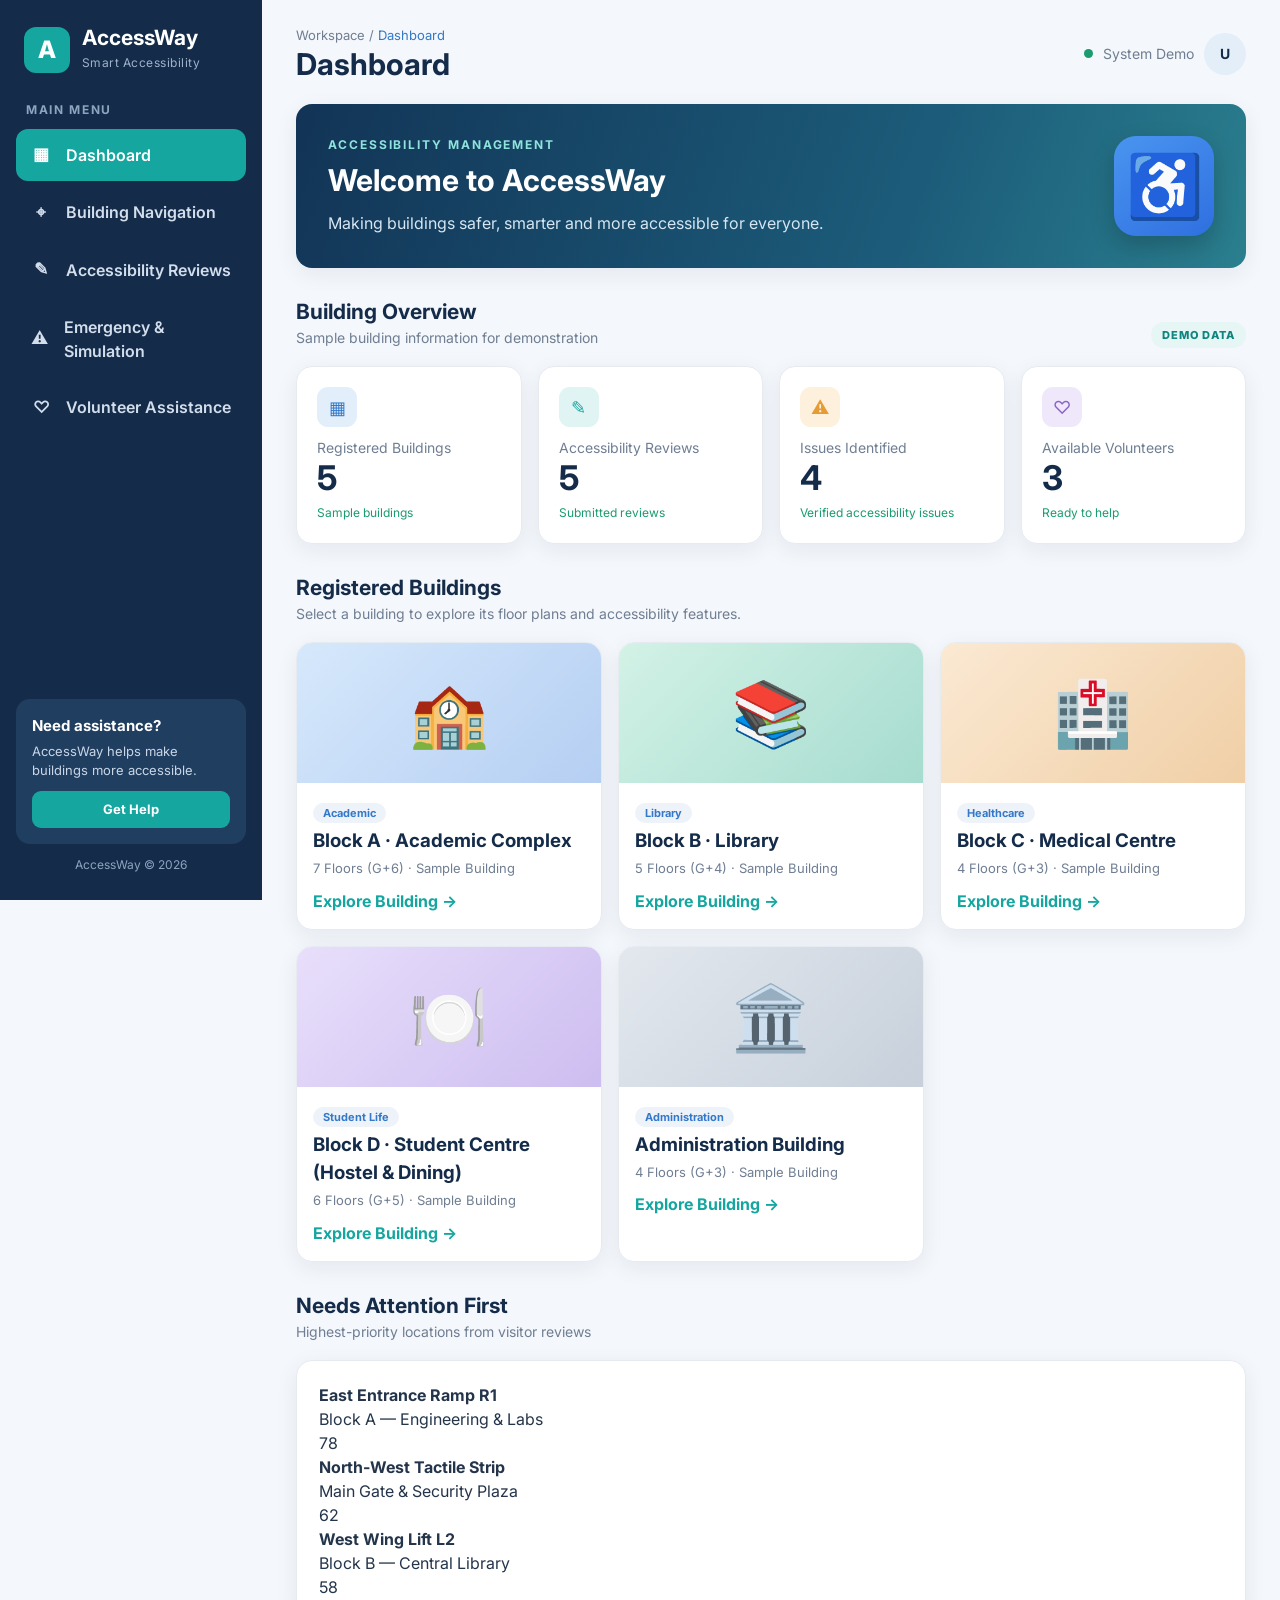
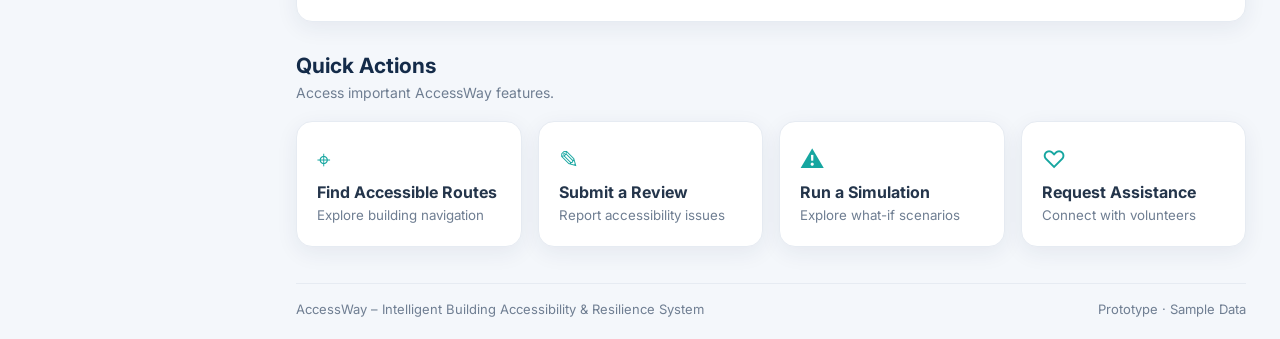
==== commit 7e465bdd: "Update priority display logic in integrated.html" ====
--- a/frontend/integrated.html
+++ b/frontend/integrated.html
@@ -1020,7 +1020,7 @@
   $("#building-grid").innerHTML = BLOCKS.map((b, i) => `<article class="building-card"><div class="building-visual" style="background:${cardBg[i]}">${b.icon}</div>
     <div class="building-info"><span class="building-tag">${escapeHTML(b.tag)}</span><h3>${b.name === "Administration" ? "Administration Building" : b.name + " · " + escapeHTML(b.type)}</h3>
     <p>${b.floors} Floors (G+${b.floors - 1}) · Sample Building</p><button class="text-button" data-open="${b.id}">Explore Building →</button></div></article>`).join("");
-  $("#dash-priorities").innerHTML = rankLocations().slice(0, 3).map(p => `<div class="priority-item"><div><strong>${escapeHTML(N.get(p.loc).label)}</strong><p>${escapeHTML(lab(p.loc))}</p></div><span class="priority-score">${p.score}</span></div>`).join("") || `<p class="small-note">No reviews yet.</p>`;
+$("#dash-priorities").innerHTML = rankLocations().slice(0, 3).map(p => `<div class="priority-item"><div><strong>${escapeHTML(p.locText || p.building || "Campus location")}</strong><p>${escapeHTML(p.building || "Campus")}</p></div><span class="priority-score">${p.severity * 10 + p.confirms * 2}</span></div>`).join("") || `<p class="small-note">No reviews yet.</p>`;
 }
 
 function findRoutes() {
@@ -1448,5 +1448,6 @@
   showPage(pageTitles[start] ? start : "dashboard");
 })();
 </script>
+    <script src="integration.js"></script>
 </body>
 </html>
